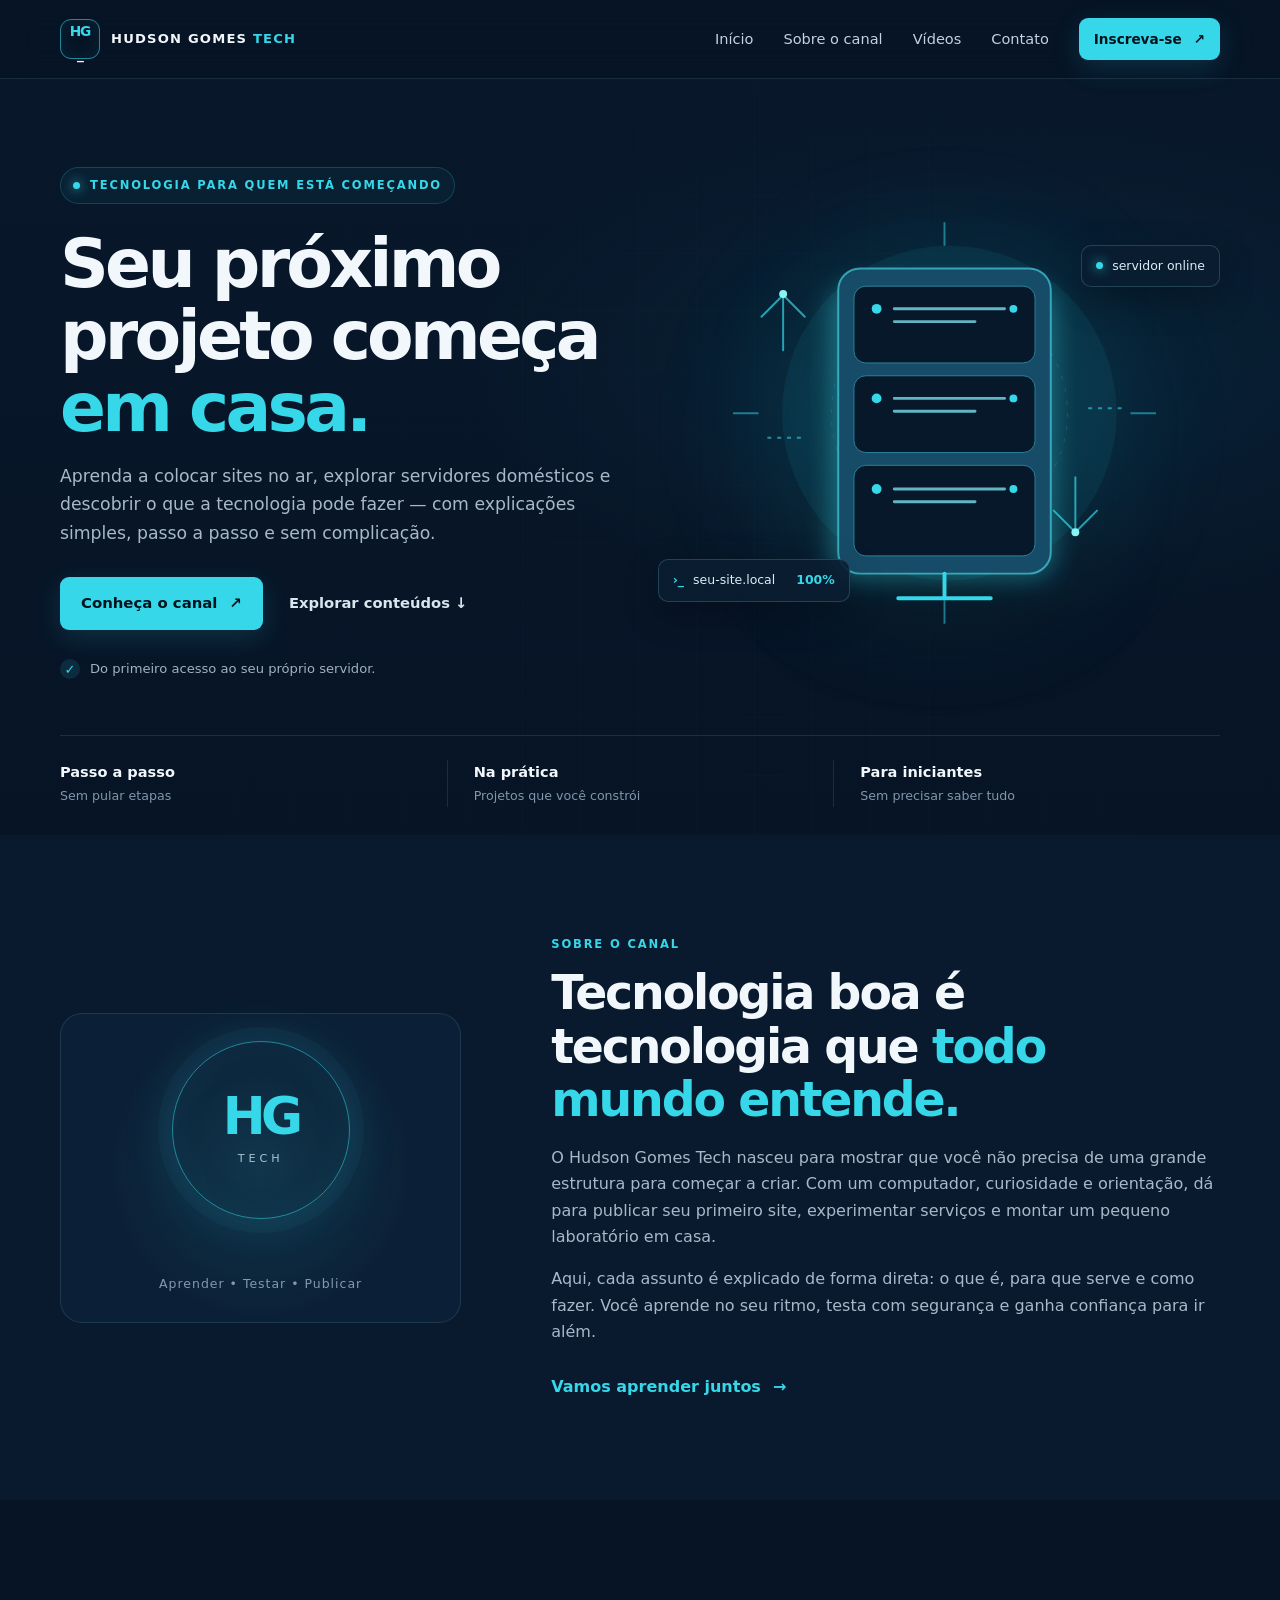
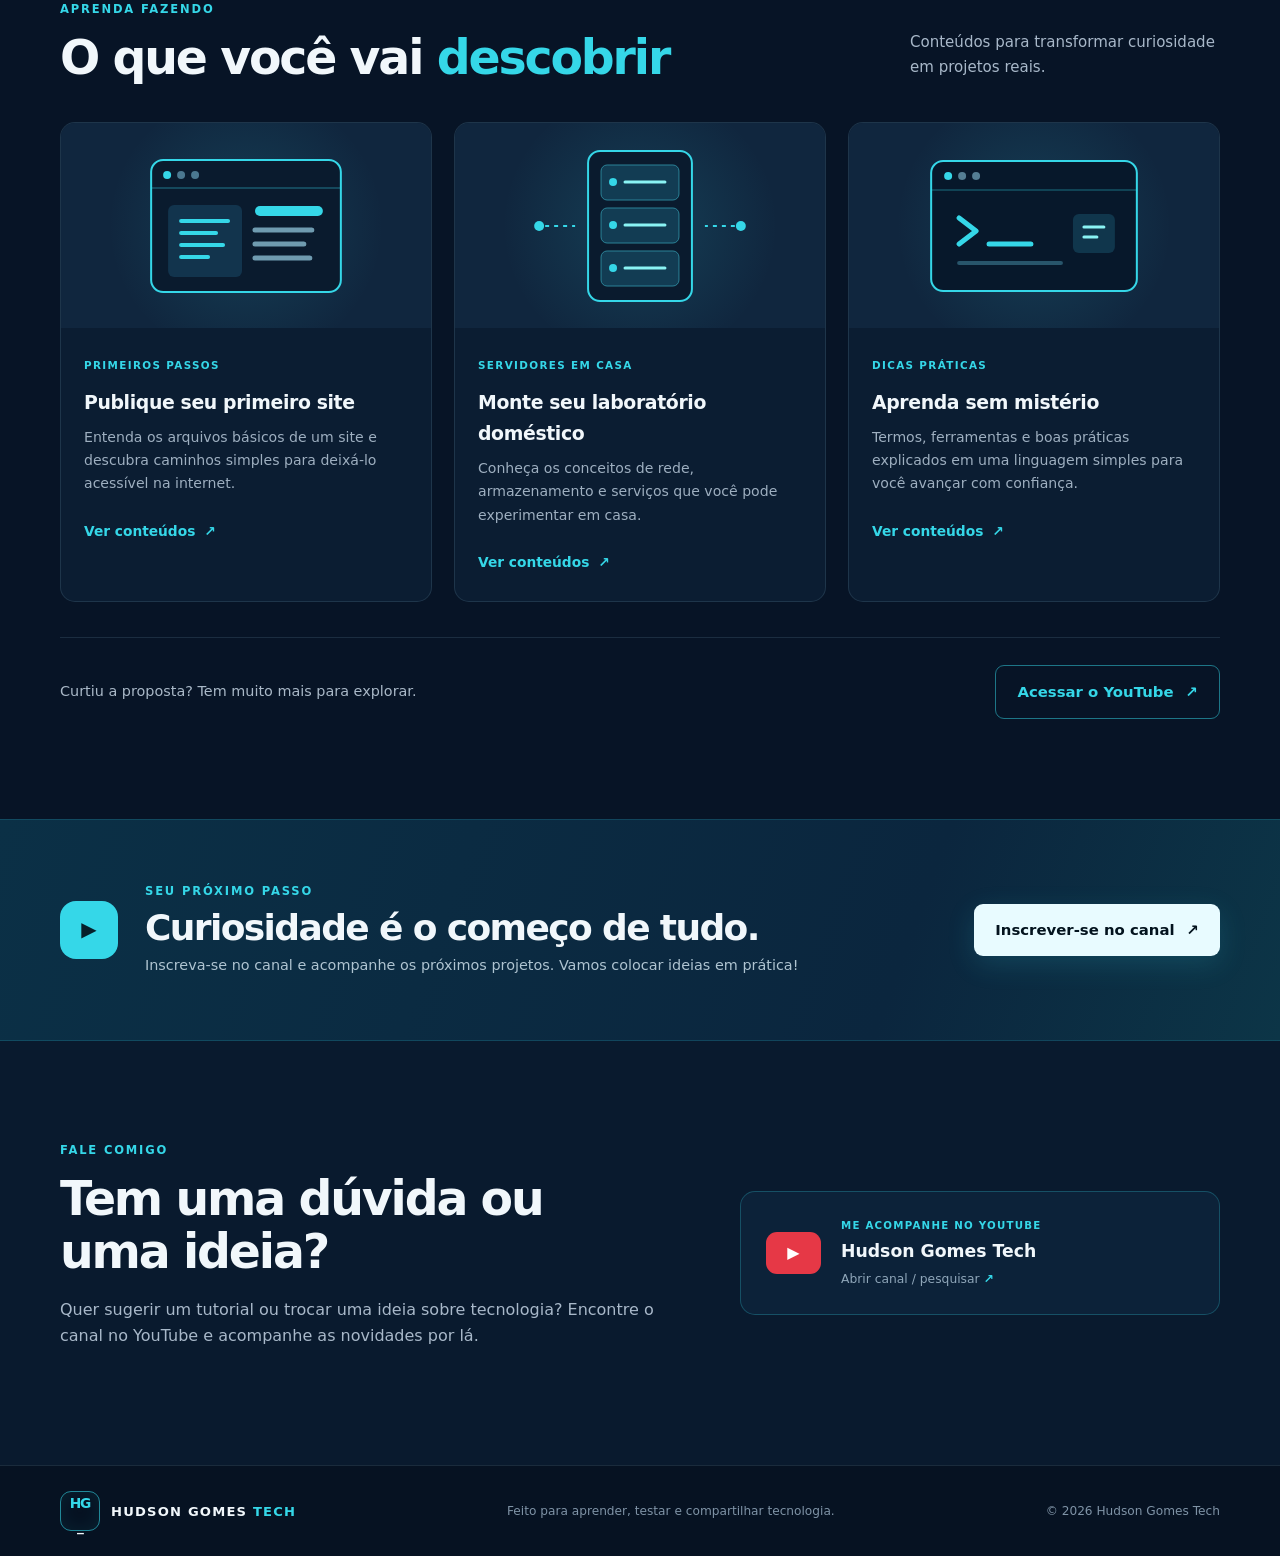
==== index.html @ b8b4fdf1 "Add files via upload" ====
<!DOCTYPE html>
<html lang="pt-BR">
<head>
  <meta charset="UTF-8">
  <meta name="viewport" content="width=device-width, initial-scale=1.0">
  <meta name="description" content="Aprenda a publicar sites e montar servidores em casa com tutoriais simples, diretos e feitos para iniciantes.">
  <meta name="theme-color" content="#071426">
  <title>Hudson Gomes Tech | Tecnologia sem complicação</title>
  <link rel="icon" type="image/svg+xml" href="img/favicon.svg">
  <link rel="stylesheet" href="css/estilo.css">
  <script src="js/script.js" defer></script>
</head>
<body>
  <a class="pular-conteudo" href="#conteudo">Pular para o conteúdo</a>
  <header class="cabecalho">
    <div class="container nav-wrap">
      <a class="marca" href="#inicio" aria-label="Hudson Gomes Tech - início">
        <span class="marca-icone" aria-hidden="true">HG<span>_</span></span>
        <span>HUDSON GOMES <b>TECH</b></span>
      </a>
      <button class="menu-toggle" aria-label="Abrir menu" aria-expanded="false" aria-controls="menu-principal">
        <span></span><span></span><span></span>
      </button>
      <nav id="menu-principal" class="menu" aria-label="Navegação principal">
        <a href="#inicio">Início</a>
        <a href="#sobre">Sobre o canal</a>
        <a href="#videos">Vídeos</a>
        <a href="#contato">Contato</a>
        <a class="botao botao-mini" href="https://www.youtube.com/results?search_query=Hudson+Gomes+Tech" target="_blank" rel="noopener noreferrer">Inscreva-se <span aria-hidden="true">↗</span></a>
      </nav>
    </div>
  </header>

  <main id="conteudo">
    <section class="hero secao" id="inicio">
      <div class="hero-grade" aria-hidden="true"></div>
      <div class="container hero-layout">
        <div class="hero-texto">
          <div class="etiqueta"><span class="ponto"></span> TECNOLOGIA PARA QUEM ESTÁ COMEÇANDO</div>
          <h1>Seu próximo projeto começa <span>em casa.</span></h1>
          <p class="hero-descricao">Aprenda a colocar sites no ar, explorar servidores domésticos e descobrir o que a tecnologia pode fazer — com explicações simples, passo a passo e sem complicação.</p>
          <div class="hero-acoes">
            <a class="botao" href="https://www.youtube.com/results?search_query=Hudson+Gomes+Tech" target="_blank" rel="noopener noreferrer">Conheça o canal <span aria-hidden="true">↗</span></a>
            <a class="link-secundario" href="#videos">Explorar conteúdos <span aria-hidden="true">↓</span></a>
          </div>
          <div class="hero-nota"><span class="check">✓</span> Do primeiro acesso ao seu próprio servidor.</div>
        </div>
        <div class="hero-arte">
          <div class="arte-brilho"></div>
          <img src="img/servidor.svg" alt="Ilustração de um computador servidor com indicadores de conexão" width="560" height="470">
          <div class="flutuante flutuante-topo"><span class="status"></span> servidor online</div>
          <div class="flutuante flutuante-base"><span class="terminal-icone">›_</span> <span>seu-site.local</span><b>100%</b></div>
        </div>
      </div>
      <div class="container faixa-destaques">
        <div><strong>Passo a passo</strong><span>Sem pular etapas</span></div>
        <div><strong>Na prática</strong><span>Projetos que você constrói</span></div>
        <div><strong>Para iniciantes</strong><span>Sem precisar saber tudo</span></div>
      </div>
    </section>

    <section class="secao sobre" id="sobre">
      <div class="container sobre-grid">
        <div class="sobre-selo">
          <div class="selo-circulo"><span>HG</span><small>TECH</small></div>
          <div class="selo-legenda">Aprender • Testar • Publicar</div>
        </div>
        <div class="sobre-conteudo">
          <div class="sobretitulo">SOBRE O CANAL</div>
          <h2>Tecnologia boa é tecnologia que <span>todo mundo entende.</span></h2>
          <p>O Hudson Gomes Tech nasceu para mostrar que você não precisa de uma grande estrutura para começar a criar. Com um computador, curiosidade e orientação, dá para publicar seu primeiro site, experimentar serviços e montar um pequeno laboratório em casa.</p>
          <p>Aqui, cada assunto é explicado de forma direta: o que é, para que serve e como fazer. Você aprende no seu ritmo, testa com segurança e ganha confiança para ir além.</p>
          <a class="link-seta" href="#contato">Vamos aprender juntos <span aria-hidden="true">→</span></a>
        </div>
      </div>
    </section>

    <section class="secao videos" id="videos">
      <div class="container">
        <div class="cabecalho-secao">
          <div><div class="sobretitulo">APRENDA FAZENDO</div><h2>O que você vai <span>descobrir</span></h2></div>
          <p>Conteúdos para transformar curiosidade em projetos reais.</p>
        </div>
        <div class="cards">
          <article class="card-video">
            <div class="card-ilustracao ilustra-site"><img src="img/site.svg" alt="" aria-hidden="true"></div>
            <div class="card-corpo"><span class="categoria">PRIMEIROS PASSOS</span><h3>Publique seu primeiro site</h3><p>Entenda os arquivos básicos de um site e descubra caminhos simples para deixá-lo acessível na internet.</p><a href="https://www.youtube.com/results?search_query=Hudson+Gomes+Tech+publicar+site" target="_blank" rel="noopener noreferrer">Ver conteúdos <span aria-hidden="true">↗</span></a></div>
          </article>
          <article class="card-video">
            <div class="card-ilustracao ilustra-servidor"><img src="img/servidor-card.svg" alt="" aria-hidden="true"></div>
            <div class="card-corpo"><span class="categoria">SERVIDORES EM CASA</span><h3>Monte seu laboratório doméstico</h3><p>Conheça os conceitos de rede, armazenamento e serviços que você pode experimentar em casa.</p><a href="https://www.youtube.com/results?search_query=Hudson+Gomes+Tech+servidor+caseiro" target="_blank" rel="noopener noreferrer">Ver conteúdos <span aria-hidden="true">↗</span></a></div>
          </article>
          <article class="card-video">
            <div class="card-ilustracao ilustra-terminal"><img src="img/terminal.svg" alt="" aria-hidden="true"></div>
            <div class="card-corpo"><span class="categoria">DICAS PRÁTICAS</span><h3>Aprenda sem mistério</h3><p>Termos, ferramentas e boas práticas explicados em uma linguagem simples para você avançar com confiança.</p><a href="https://www.youtube.com/results?search_query=Hudson+Gomes+Tech+tutoriais" target="_blank" rel="noopener noreferrer">Ver conteúdos <span aria-hidden="true">↗</span></a></div>
          </article>
        </div>
        <div class="videos-cta"><span>Curtiu a proposta? Tem muito mais para explorar.</span><a class="botao botao-contorno" href="https://www.youtube.com/results?search_query=Hudson+Gomes+Tech" target="_blank" rel="noopener noreferrer">Acessar o YouTube <span aria-hidden="true">↗</span></a></div>
      </div>
    </section>

    <section class="chamada secao">
      <div class="container chamada-inner">
        <div class="chamada-icone" aria-hidden="true">▶</div>
        <div><div class="sobretitulo">SEU PRÓXIMO PASSO</div><h2>Curiosidade é o começo de tudo.</h2><p>Inscreva-se no canal e acompanhe os próximos projetos. Vamos colocar ideias em prática!</p></div>
        <a class="botao botao-claro" href="https://www.youtube.com/results?search_query=Hudson+Gomes+Tech" target="_blank" rel="noopener noreferrer">Inscrever-se no canal <span aria-hidden="true">↗</span></a>
      </div>
    </section>

    <section class="secao contato" id="contato">
      <div class="container contato-grid">
        <div><div class="sobretitulo">FALE COMIGO</div><h2>Tem uma dúvida ou uma ideia?</h2><p>Quer sugerir um tutorial ou trocar uma ideia sobre tecnologia? Encontre o canal no YouTube e acompanhe as novidades por lá.</p></div>
        <a class="youtube-link" href="https://www.youtube.com/results?search_query=Hudson+Gomes+Tech" target="_blank" rel="noopener noreferrer">
          <span class="youtube-icone" aria-hidden="true">▶</span><span><small>ME ACOMPANHE NO YOUTUBE</small><strong>Hudson Gomes Tech</strong><em>Abrir canal / pesquisar <b>↗</b></em></span>
        </a>
      </div>
    </section>
  </main>

  <footer class="rodape">
    <div class="container rodape-inner">
      <a class="marca" href="#inicio"><span class="marca-icone">HG<span>_</span></span><span>HUDSON GOMES <b>TECH</b></span></a>
      <p>Feito para aprender, testar e compartilhar tecnologia.</p>
      <span class="copyright">© <span id="ano">2026</span> Hudson Gomes Tech</span>
    </div>
  </footer>
</body>
</html>
---- css/estilo.css ----
/* Hudson Gomes Tech — estilos principais */
:root {
  --fundo: #071426;
  --fundo-2: #0a1b31;
  --painel: #10243c;
  --ciano: #35d7e8;
  --ciano-claro: #8af3f4;
  --texto: #f1f7fb;
  --suave: #a8b8c9;
  --linha: rgba(151, 194, 219, .14);
  --largura: 1160px;
}
* { box-sizing: border-box; }
html { scroll-behavior: smooth; scroll-padding-top: 88px; }
body { margin: 0; background: var(--fundo); color: var(--texto); font-family: system-ui, -apple-system, BlinkMacSystemFont, "Segoe UI", sans-serif; line-height: 1.65; }
a { color: inherit; text-decoration: none; }
img { max-width: 100%; display: block; }
.container { width: min(var(--largura), calc(100% - 48px)); margin-inline: auto; }
.secao { padding: 100px 0; }
.pular-conteudo { position: absolute; left: -9999px; top: 8px; z-index: 99; background: var(--ciano); color: #04111e; padding: 10px 16px; border-radius: 8px; }
.pular-conteudo:focus { left: 12px; }
.cabecalho { position: sticky; top: 0; z-index: 20; background: rgba(7,20,38,.9); backdrop-filter: blur(16px); border-bottom: 1px solid var(--linha); }
.nav-wrap { min-height: 78px; display: flex; align-items: center; justify-content: space-between; gap: 30px; }
.marca { display: inline-flex; align-items: center; gap: 11px; font-size: .82rem; font-weight: 800; letter-spacing: .09em; white-space: nowrap; }
.marca b { color: var(--ciano); }
.marca-icone { display: grid; place-items: center; width: 40px; height: 40px; border: 1px solid rgba(53,215,232,.6); border-radius: 11px; color: var(--ciano); font-size: .86rem; letter-spacing: -.08em; box-shadow: inset 0 0 18px rgba(53,215,232,.08); }
.marca-icone span { color: var(--texto); }
.menu { display: flex; align-items: center; gap: 30px; color: #c4d1df; font-size: .91rem; }
.menu a:not(.botao):hover, .link-secundario:hover, .link-seta:hover { color: var(--ciano); }
.botao { display: inline-flex; align-items: center; justify-content: center; gap: 12px; padding: 14px 21px; border-radius: 9px; color: #03131e; background: var(--ciano); font-weight: 800; font-size: .93rem; transition: transform .2s, background .2s; box-shadow: 0 8px 28px rgba(53,215,232,.15); }
.botao:hover { transform: translateY(-2px); background: var(--ciano-claro); }
.botao-mini { padding: 10px 15px; font-size: .85rem; }
.menu-toggle { display: none; border: 0; background: transparent; padding: 8px; }
.menu-toggle span { display: block; width: 24px; height: 2px; margin: 5px; background: var(--texto); }
.hero { position: relative; overflow: hidden; padding: 88px 0 28px; background: radial-gradient(ellipse at 78% 38%, rgba(12,100,131,.18), transparent 38%), linear-gradient(180deg,#08172a 0%,#071426 100%); }
.hero-grade { position: absolute; inset: 0; opacity: .18; pointer-events: none; background-image: linear-gradient(rgba(77,156,183,.12) 1px, transparent 1px), linear-gradient(90deg,rgba(77,156,183,.12) 1px, transparent 1px); background-size: 58px 58px; mask-image: linear-gradient(90deg, transparent, black 60%, transparent); }
.hero-layout { position: relative; display: grid; grid-template-columns: 1.02fr .98fr; align-items: center; gap: 35px; min-height: 480px; }
.etiqueta, .sobretitulo { color: var(--ciano); font-size: .72rem; font-weight: 850; letter-spacing: .16em; }
.etiqueta { display: inline-flex; align-items: center; gap: 10px; padding: 8px 12px; border: 1px solid rgba(53,215,232,.2); border-radius: 30px; background: rgba(53,215,232,.05); }
.ponto, .status { width: 7px; height: 7px; border-radius: 50%; background: var(--ciano); box-shadow: 0 0 12px var(--ciano); }
h1, h2, h3, p { margin-top: 0; }
h1 { max-width: 650px; margin: 24px 0 18px; font-size: clamp(2.8rem, 5.3vw, 4.7rem); line-height: 1.06; letter-spacing: -.055em; }
h1 span, h2 span { color: var(--ciano); }
.hero-descricao { max-width: 590px; color: var(--suave); font-size: 1.08rem; }
.hero-acoes { display: flex; align-items: center; flex-wrap: wrap; gap: 26px; margin-top: 30px; }
.link-secundario { color: #d9e6ef; font-weight: 700; font-size: .92rem; }
.hero-nota { display: flex; align-items: center; gap: 10px; margin-top: 28px; color: #9fb1c2; font-size: .82rem; }
.check { display: grid; place-items: center; width: 20px; height: 20px; border-radius: 50%; color: var(--ciano); background: rgba(53,215,232,.12); font-weight: 900; }
.hero-arte { position: relative; min-width: 0; }
.hero-arte img { position: relative; z-index: 1; width: 100%; filter: drop-shadow(0 28px 45px rgba(0,0,0,.25)); }
.arte-brilho { position: absolute; width: 65%; aspect-ratio: 1; left: 17%; top: 13%; border-radius: 50%; background: rgba(30,198,218,.13); filter: blur(55px); }
.flutuante { position: absolute; z-index: 2; display: flex; align-items: center; gap: 9px; padding: 10px 14px; border: 1px solid rgba(137,220,236,.2); border-radius: 10px; background: rgba(10,29,49,.9); box-shadow: 0 12px 35px rgba(0,0,0,.25); color: #d9edf5; font-size: .78rem; }
.flutuante-topo { top: 12%; right: 0; }
.flutuante-base { bottom: 12%; left: -2%; }
.terminal-icone { color: var(--ciano); font-weight: 900; }
.flutuante-base b { color: var(--ciano); margin-left: 12px; }
.faixa-destaques { position: relative; display: grid; grid-template-columns: repeat(3,1fr); margin-top: 56px; border-top: 1px solid var(--linha); padding-top: 24px; }
.faixa-destaques div { display: flex; flex-direction: column; gap: 2px; padding-left: 26px; border-left: 1px solid var(--linha); }
.faixa-destaques div:first-child { border: 0; padding-left: 0; }
.faixa-destaques strong { font-size: .91rem; }
.faixa-destaques span { color: #8196aa; font-size: .79rem; }
.sobre { background: #091a2e; }
.sobre-grid { display: grid; grid-template-columns: .75fr 1.25fr; align-items: center; gap: 90px; }
.sobre-selo { display: grid; place-items: center; min-height: 310px; border: 1px solid var(--linha); border-radius: 22px; background: radial-gradient(circle at center,rgba(53,215,232,.12),transparent 60%), #0b2036; }
.selo-circulo { display: grid; place-content: center; text-align: center; width: 178px; height: 178px; border: 1px solid rgba(53,215,232,.55); border-radius: 50%; box-shadow: 0 0 0 14px rgba(53,215,232,.035), 0 0 55px rgba(53,215,232,.12), inset 0 0 35px rgba(53,215,232,.08); }
.selo-circulo span { color: var(--ciano); font-size: 3.2rem; line-height: 1; font-weight: 850; letter-spacing: -.09em; }
.selo-circulo small { margin-top: 8px; color: #a9c3d3; font-size: .7rem; letter-spacing: .35em; }
.selo-legenda { color: #8399ad; font-size: .78rem; letter-spacing: .08em; }
h2 { margin: 12px 0 18px; font-size: clamp(2rem, 3.7vw, 3rem); line-height: 1.13; letter-spacing: -.045em; }
.sobre-conteudo p, .contato p { color: var(--suave); }
.link-seta { display: inline-flex; gap: 12px; margin-top: 12px; color: var(--ciano); font-weight: 750; }
.videos { background: var(--fundo); }
.cabecalho-secao { display: flex; justify-content: space-between; align-items: end; gap: 35px; margin-bottom: 38px; }
.cabecalho-secao h2 { margin-bottom: 0; }
.cabecalho-secao > p { max-width: 310px; margin-bottom: 5px; color: var(--suave); font-size: .94rem; }
.cards { display: grid; grid-template-columns: repeat(3,1fr); gap: 22px; }
.card-video { overflow: hidden; border: 1px solid var(--linha); border-radius: 15px; background: #0b1d32; transition: transform .25s, border-color .25s; }
.card-video:hover { transform: translateY(-5px); border-color: rgba(53,215,232,.45); }
.card-ilustracao { display: grid; place-items: center; min-height: 205px; overflow: hidden; background: radial-gradient(circle at 50% 50%,rgba(53,215,232,.14),transparent 65%), #10263e; }
.card-ilustracao img { width: 75%; height: 180px; object-fit: contain; }
.card-corpo { padding: 23px 23px 25px; }
.categoria { color: var(--ciano); font-size: .65rem; font-weight: 850; letter-spacing: .13em; }
.card-corpo h3 { margin: 9px 0 8px; font-size: 1.18rem; letter-spacing: -.02em; }
.card-corpo p { min-height: 78px; color: #9eafc0; font-size: .88rem; }
.card-corpo a { display: inline-flex; gap: 9px; color: var(--ciano); font-size: .86rem; font-weight: 750; }
.videos-cta { display: flex; align-items: center; justify-content: space-between; gap: 20px; margin-top: 35px; padding-top: 27px; border-top: 1px solid var(--linha); color: #a9b8c7; font-size: .9rem; }
.botao-contorno { border: 1px solid rgba(53,215,232,.5); background: transparent; color: var(--ciano); box-shadow: none; }
.botao-contorno:hover { background: rgba(53,215,232,.1); color: var(--ciano-claro); }
.chamada { padding: 62px 0; background: linear-gradient(110deg,#0b3046,#0b263e 70%,#0c3547); border-block: 1px solid rgba(53,215,232,.16); }
.chamada-inner { display: grid; grid-template-columns: auto 1fr auto; align-items: center; gap: 27px; }
.chamada-icone { display: grid; place-items: center; width: 58px; height: 58px; border-radius: 16px; color: #06202b; background: var(--ciano); font-size: 1.25rem; }
.chamada h2 { margin: 7px 0 5px; font-size: clamp(1.6rem,3vw,2.25rem); }
.chamada p { margin: 0; color: #afc4d1; font-size: .9rem; }
.botao-claro { white-space: nowrap; background: #e8fbff; }
.contato { background: #091a2e; }
.contato-grid { display: grid; grid-template-columns: 1fr .8fr; align-items: center; gap: 80px; }
.contato h2 { max-width: 490px; }
.youtube-link { display: flex; align-items: center; gap: 20px; padding: 25px; border: 1px solid rgba(53,215,232,.25); border-radius: 15px; background: #0c2239; transition: border-color .2s, transform .2s; }
.youtube-link:hover { border-color: var(--ciano); transform: translateY(-3px); }
.youtube-icone { display: grid; place-items: center; width: 55px; height: 42px; border-radius: 11px; color: white; background: #e63846; }
.youtube-link span:last-child { display: flex; flex-direction: column; }
.youtube-link small { color: var(--ciano); font-size: .64rem; font-weight: 850; letter-spacing: .12em; }
.youtube-link strong { margin: 3px 0; font-size: 1.08rem; }
.youtube-link em { color: #8fa6b9; font-size: .77rem; font-style: normal; }
.youtube-link em b { color: var(--ciano); }
.rodape { padding: 25px 0; border-top: 1px solid var(--linha); background: #061222; }
.rodape-inner { display: flex; align-items: center; justify-content: space-between; gap: 20px; }
.rodape p, .copyright { margin: 0; color: #7f93a6; font-size: .76rem; }
.pagina-erro { min-height: 100vh; display: grid; place-items: center; padding: 24px; background: radial-gradient(circle at 50% 35%,#102e48, var(--fundo) 60%); }
.erro-conteudo { max-width: 560px; text-align: center; }
.erro-logo { margin: 0 auto 28px; width: 64px; height: 64px; font-size: 1.1rem; }
.erro-conteudo h1 { font-size: clamp(2.5rem,7vw,4rem); }
.erro-conteudo p { margin-bottom: 28px; color: var(--suave); }

@media (max-width: 900px) {
  .menu { gap: 17px; }
  .hero-layout { grid-template-columns: 1fr  .85fr; }
  .sobre-grid { gap: 45px; }
  .contato-grid { gap: 35px; }
}
@media (max-width: 720px) {
  .container { width: min(100% - 36px, var(--largura)); }
  .secao { padding: 76px 0; }
  .nav-wrap { min-height: 70px; }
  .menu-toggle { display: block; cursor: pointer; }
  .menu { display: none; position: absolute; top: 70px; left: 0; right: 0; flex-direction: column; align-items: stretch; gap: 0; padding: 12px 22px 22px; border-bottom: 1px solid var(--linha); background: #08182b; }
  .menu.aberto { display: flex; }
  .menu a:not(.botao) { padding: 12px 4px; }
  .menu .botao { margin-top: 10px; }
  .hero { padding-top: 62px; }
  .hero-layout { grid-template-columns: 1fr; gap: 18px; }
  h1 { font-size: clamp(2.75rem,12vw,4rem); }
  .hero-arte { max-width: 520px; margin: 0 auto; }
  .flutuante-topo { right: 1%; }
  .faixa-destaques { margin-top: 30px; gap: 12px; }
  .faixa-destaques div { padding-left: 12px; }
  .faixa-destaques strong { font-size: .78rem; }
  .faixa-destaques span { font-size: .68rem; }
  .sobre-grid, .contato-grid { grid-template-columns: 1fr; gap: 35px; }
  .sobre-selo { min-height: 260px; }
  .cabecalho-secao { align-items: start; flex-direction: column; gap: 12px; }
  .cards { grid-template-columns: 1fr; }
  .card-ilustracao { min-height: 190px; }
  .card-corpo p { min-height: auto; }
  .videos-cta { align-items: start; flex-direction: column; }
  .chamada-inner { grid-template-columns: auto 1fr; }
  .chamada-inner .botao { grid-column: 1 / -1; justify-self: start; }
  .rodape-inner { flex-direction: column; align-items: flex-start; }
}
@media (max-width: 390px) {
  .marca { font-size: .7rem; }
  .hero-acoes { align-items: flex-start; flex-direction: column; gap: 17px; }
  .faixa-destaques { grid-template-columns: 1fr; }
  .faixa-destaques div { border: 0; padding-left: 0; }
  .chamada-inner { grid-template-columns: 1fr; }
}
@media (prefers-reduced-motion: reduce) {
  html { scroll-behavior: auto; }
  *, *::before, *::after { transition-duration: .01ms !important; animation-duration: .01ms !important; }
}
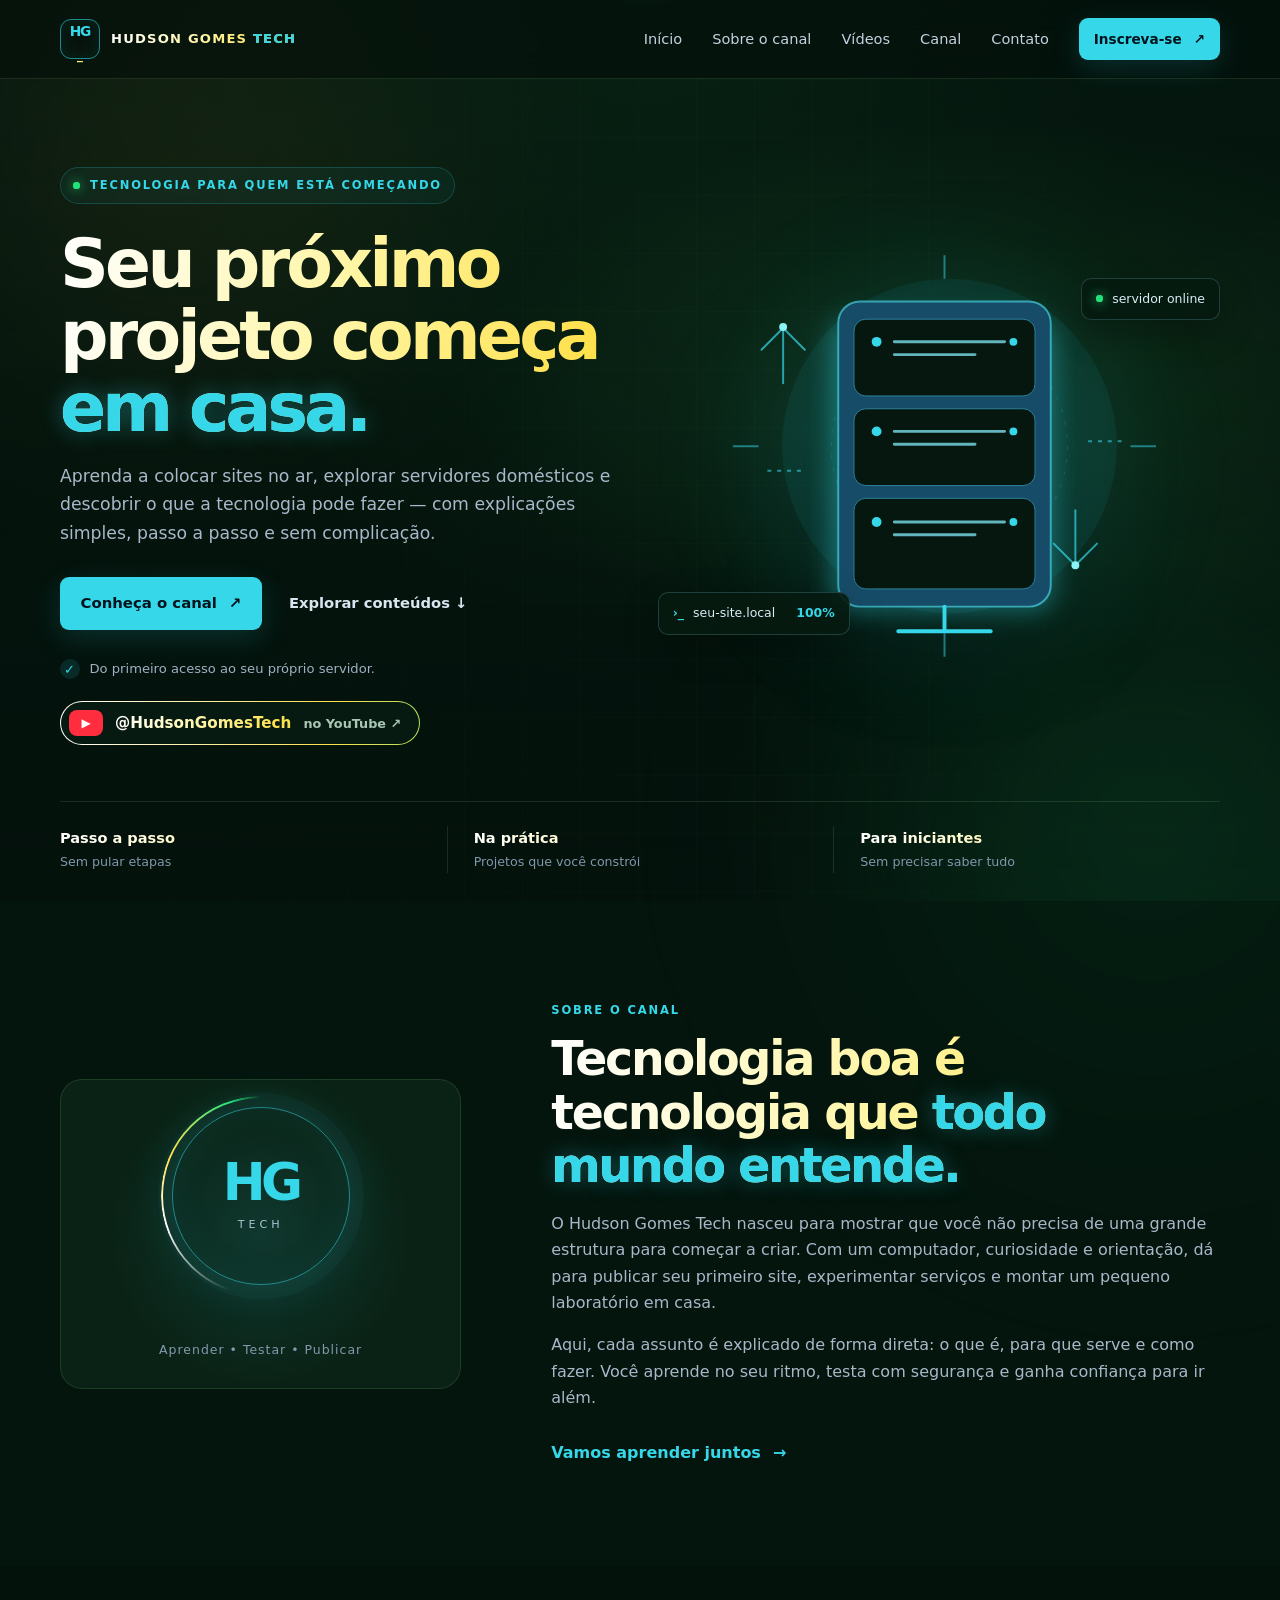
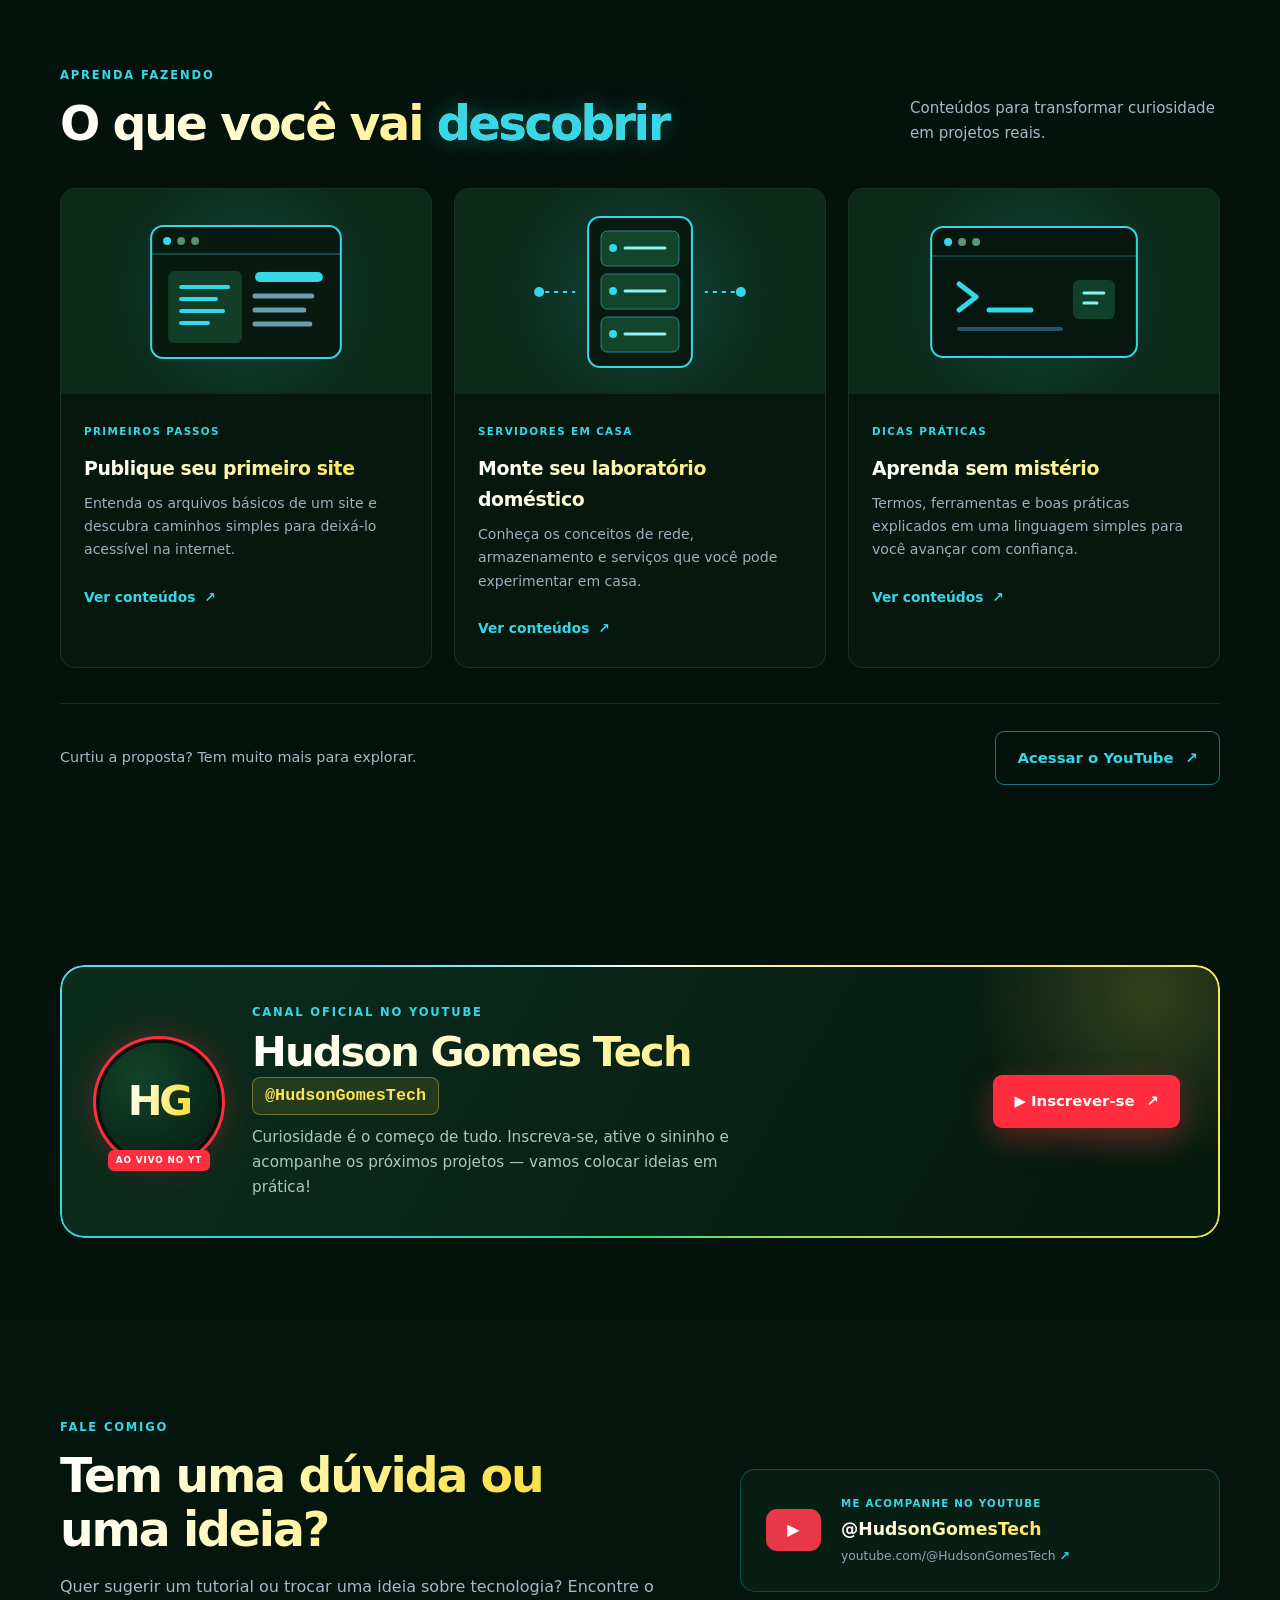
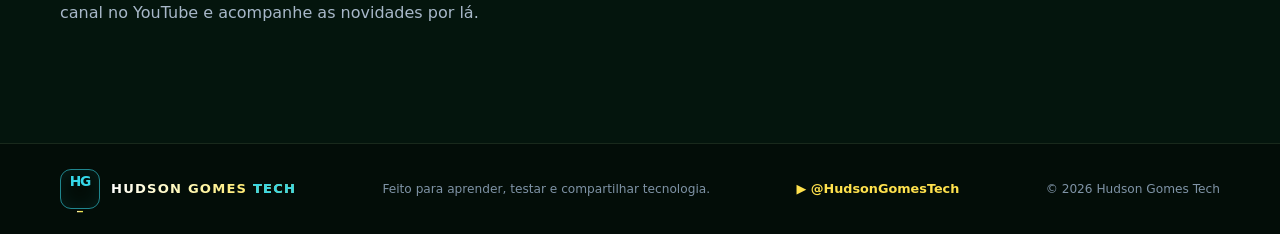
==== commit 48f3587e: "Fundo verde-noite com aurora animada e destaque do canal @HudsonGomesTech - Troca o fundo azul-marin" ====
--- a/index.html
+++ b/index.html
@@ -4,7 +4,7 @@
   <meta charset="UTF-8">
   <meta name="viewport" content="width=device-width, initial-scale=1.0">
   <meta name="description" content="Aprenda a publicar sites e montar servidores em casa com tutoriais simples, diretos e feitos para iniciantes.">
-  <meta name="theme-color" content="#071426">
+  <meta name="theme-color" content="#04120c">
   <title>Hudson Gomes Tech | Tecnologia sem complicação</title>
   <link rel="icon" type="image/svg+xml" href="img/favicon.svg">
   <link rel="stylesheet" href="css/estilo.css">
@@ -25,8 +25,9 @@
         <a href="#inicio">Início</a>
         <a href="#sobre">Sobre o canal</a>
         <a href="#videos">Vídeos</a>
+        <a href="#canal">Canal</a>
         <a href="#contato">Contato</a>
-        <a class="botao botao-mini" href="https://www.youtube.com/results?search_query=Hudson+Gomes+Tech" target="_blank" rel="noopener noreferrer">Inscreva-se <span aria-hidden="true">↗</span></a>
+        <a class="botao botao-mini" href="https://www.youtube.com/@HudsonGomesTech?sub_confirmation=1" target="_blank" rel="noopener noreferrer">Inscreva-se <span aria-hidden="true">↗</span></a>
       </nav>
     </div>
   </header>
@@ -40,10 +41,11 @@
           <h1>Seu próximo projeto começa <span>em casa.</span></h1>
           <p class="hero-descricao">Aprenda a colocar sites no ar, explorar servidores domésticos e descobrir o que a tecnologia pode fazer — com explicações simples, passo a passo e sem complicação.</p>
           <div class="hero-acoes">
-            <a class="botao" href="https://www.youtube.com/results?search_query=Hudson+Gomes+Tech" target="_blank" rel="noopener noreferrer">Conheça o canal <span aria-hidden="true">↗</span></a>
+            <a class="botao" href="https://www.youtube.com/@HudsonGomesTech" target="_blank" rel="noopener noreferrer">Conheça o canal <span aria-hidden="true">↗</span></a>
             <a class="link-secundario" href="#videos">Explorar conteúdos <span aria-hidden="true">↓</span></a>
           </div>
           <div class="hero-nota"><span class="check">✓</span> Do primeiro acesso ao seu próprio servidor.</div>
+          <a class="canal-pill" href="https://www.youtube.com/@HudsonGomesTech" target="_blank" rel="noopener noreferrer" aria-label="Canal no YouTube @HudsonGomesTech"><span class="yt-play" aria-hidden="true">▶</span><strong>@HudsonGomesTech</strong><em>no YouTube ↗</em></a>
         </div>
         <div class="hero-arte">
           <div class="arte-brilho"></div>
@@ -84,34 +86,41 @@
         <div class="cards">
           <article class="card-video">
             <div class="card-ilustracao ilustra-site"><img src="img/site.svg" alt="" aria-hidden="true"></div>
-            <div class="card-corpo"><span class="categoria">PRIMEIROS PASSOS</span><h3>Publique seu primeiro site</h3><p>Entenda os arquivos básicos de um site e descubra caminhos simples para deixá-lo acessível na internet.</p><a href="https://www.youtube.com/results?search_query=Hudson+Gomes+Tech+publicar+site" target="_blank" rel="noopener noreferrer">Ver conteúdos <span aria-hidden="true">↗</span></a></div>
+            <div class="card-corpo"><span class="categoria">PRIMEIROS PASSOS</span><h3>Publique seu primeiro site</h3><p>Entenda os arquivos básicos de um site e descubra caminhos simples para deixá-lo acessível na internet.</p><a href="https://www.youtube.com/@HudsonGomesTech/search?query=publicar+site" target="_blank" rel="noopener noreferrer">Ver conteúdos <span aria-hidden="true">↗</span></a></div>
           </article>
           <article class="card-video">
             <div class="card-ilustracao ilustra-servidor"><img src="img/servidor-card.svg" alt="" aria-hidden="true"></div>
-            <div class="card-corpo"><span class="categoria">SERVIDORES EM CASA</span><h3>Monte seu laboratório doméstico</h3><p>Conheça os conceitos de rede, armazenamento e serviços que você pode experimentar em casa.</p><a href="https://www.youtube.com/results?search_query=Hudson+Gomes+Tech+servidor+caseiro" target="_blank" rel="noopener noreferrer">Ver conteúdos <span aria-hidden="true">↗</span></a></div>
+            <div class="card-corpo"><span class="categoria">SERVIDORES EM CASA</span><h3>Monte seu laboratório doméstico</h3><p>Conheça os conceitos de rede, armazenamento e serviços que você pode experimentar em casa.</p><a href="https://www.youtube.com/@HudsonGomesTech/search?query=servidor" target="_blank" rel="noopener noreferrer">Ver conteúdos <span aria-hidden="true">↗</span></a></div>
           </article>
           <article class="card-video">
             <div class="card-ilustracao ilustra-terminal"><img src="img/terminal.svg" alt="" aria-hidden="true"></div>
-            <div class="card-corpo"><span class="categoria">DICAS PRÁTICAS</span><h3>Aprenda sem mistério</h3><p>Termos, ferramentas e boas práticas explicados em uma linguagem simples para você avançar com confiança.</p><a href="https://www.youtube.com/results?search_query=Hudson+Gomes+Tech+tutoriais" target="_blank" rel="noopener noreferrer">Ver conteúdos <span aria-hidden="true">↗</span></a></div>
+            <div class="card-corpo"><span class="categoria">DICAS PRÁTICAS</span><h3>Aprenda sem mistério</h3><p>Termos, ferramentas e boas práticas explicados em uma linguagem simples para você avançar com confiança.</p><a href="https://www.youtube.com/@HudsonGomesTech/videos" target="_blank" rel="noopener noreferrer">Ver conteúdos <span aria-hidden="true">↗</span></a></div>
           </article>
         </div>
-        <div class="videos-cta"><span>Curtiu a proposta? Tem muito mais para explorar.</span><a class="botao botao-contorno" href="https://www.youtube.com/results?search_query=Hudson+Gomes+Tech" target="_blank" rel="noopener noreferrer">Acessar o YouTube <span aria-hidden="true">↗</span></a></div>
+        <div class="videos-cta"><span>Curtiu a proposta? Tem muito mais para explorar.</span><a class="botao botao-contorno" href="https://www.youtube.com/@HudsonGomesTech" target="_blank" rel="noopener noreferrer">Acessar o YouTube <span aria-hidden="true">↗</span></a></div>
       </div>
     </section>
 
-    <section class="chamada secao">
-      <div class="container chamada-inner">
-        <div class="chamada-icone" aria-hidden="true">▶</div>
-        <div><div class="sobretitulo">SEU PRÓXIMO PASSO</div><h2>Curiosidade é o começo de tudo.</h2><p>Inscreva-se no canal e acompanhe os próximos projetos. Vamos colocar ideias em prática!</p></div>
-        <a class="botao botao-claro" href="https://www.youtube.com/results?search_query=Hudson+Gomes+Tech" target="_blank" rel="noopener noreferrer">Inscrever-se no canal <span aria-hidden="true">↗</span></a>
+    <section class="canal-destaque" id="canal">
+      <div class="container">
+        <a class="canal-card" href="https://www.youtube.com/@HudsonGomesTech?sub_confirmation=1" target="_blank" rel="noopener noreferrer">
+          <div class="canal-avatar" aria-hidden="true"><span>HG</span></div>
+          <div class="canal-info">
+            <div class="sobretitulo">CANAL OFICIAL NO YOUTUBE</div>
+            <h2>Hudson Gomes Tech</h2>
+            <p class="canal-handle">@HudsonGomesTech</p>
+            <p>Curiosidade é o começo de tudo. Inscreva-se, ative o sininho e acompanhe os próximos projetos — vamos colocar ideias em prática!</p>
+          </div>
+          <span class="botao botao-youtube">▶ Inscrever-se <span aria-hidden="true">↗</span></span>
+        </a>
       </div>
     </section>
 
     <section class="secao contato" id="contato">
       <div class="container contato-grid">
         <div><div class="sobretitulo">FALE COMIGO</div><h2>Tem uma dúvida ou uma ideia?</h2><p>Quer sugerir um tutorial ou trocar uma ideia sobre tecnologia? Encontre o canal no YouTube e acompanhe as novidades por lá.</p></div>
-        <a class="youtube-link" href="https://www.youtube.com/results?search_query=Hudson+Gomes+Tech" target="_blank" rel="noopener noreferrer">
-          <span class="youtube-icone" aria-hidden="true">▶</span><span><small>ME ACOMPANHE NO YOUTUBE</small><strong>Hudson Gomes Tech</strong><em>Abrir canal / pesquisar <b>↗</b></em></span>
+        <a class="youtube-link" href="https://www.youtube.com/@HudsonGomesTech" target="_blank" rel="noopener noreferrer">
+          <span class="youtube-icone" aria-hidden="true">▶</span><span><small>ME ACOMPANHE NO YOUTUBE</small><strong>@HudsonGomesTech</strong><em>youtube.com/@HudsonGomesTech <b>↗</b></em></span>
         </a>
       </div>
     </section>
@@ -121,6 +130,7 @@
     <div class="container rodape-inner">
       <a class="marca" href="#inicio"><span class="marca-icone">HG<span>_</span></span><span>HUDSON GOMES <b>TECH</b></span></a>
       <p>Feito para aprender, testar e compartilhar tecnologia.</p>
+      <a class="rodape-canal" href="https://www.youtube.com/@HudsonGomesTech" target="_blank" rel="noopener noreferrer">▶ @HudsonGomesTech</a>
       <span class="copyright">© <span id="ano">2026</span> Hudson Gomes Tech</span>
     </div>
   </footer>
--- a/css/estilo.css
+++ b/css/estilo.css
@@ -1,13 +1,14 @@
 /* Hudson Gomes Tech — estilos principais */
 :root {
-  --fundo: #071426;
-  --fundo-2: #0a1b31;
-  --painel: #10243c;
+  --fundo: #04120c;
+  --fundo-2: #061a11;
+  --painel: #0b2518;
   --ciano: #35d7e8;
   --ciano-claro: #8af3f4;
-  --texto: #f1f7fb;
+  --texto: #f4fbe8; /* cor de apoio (fallback) */
+  --degrade-texto: linear-gradient(100deg, #ffffff 0%, #fff6a8 22%, #ffe14d 42%, #9ff25a 66%, #22e07a 85%, #ffffff 100%);
   --suave: #a8b8c9;
-  --linha: rgba(151, 194, 219, .14);
+  --linha: rgba(170, 230, 160, .13);
   --largura: 1160px;
 }
 * { box-sizing: border-box; }
@@ -19,7 +20,7 @@
 .secao { padding: 100px 0; }
 .pular-conteudo { position: absolute; left: -9999px; top: 8px; z-index: 99; background: var(--ciano); color: #04111e; padding: 10px 16px; border-radius: 8px; }
 .pular-conteudo:focus { left: 12px; }
-.cabecalho { position: sticky; top: 0; z-index: 20; background: rgba(7,20,38,.9); backdrop-filter: blur(16px); border-bottom: 1px solid var(--linha); }
+.cabecalho { position: sticky; top: 0; z-index: 20; background: rgba(4,18,12,.82); backdrop-filter: blur(16px); border-bottom: 1px solid var(--linha); }
 .nav-wrap { min-height: 78px; display: flex; align-items: center; justify-content: space-between; gap: 30px; }
 .marca { display: inline-flex; align-items: center; gap: 11px; font-size: .82rem; font-weight: 800; letter-spacing: .09em; white-space: nowrap; }
 .marca b { color: var(--ciano); }
@@ -32,8 +33,8 @@
 .botao-mini { padding: 10px 15px; font-size: .85rem; }
 .menu-toggle { display: none; border: 0; background: transparent; padding: 8px; }
 .menu-toggle span { display: block; width: 24px; height: 2px; margin: 5px; background: var(--texto); }
-.hero { position: relative; overflow: hidden; padding: 88px 0 28px; background: radial-gradient(ellipse at 78% 38%, rgba(12,100,131,.18), transparent 38%), linear-gradient(180deg,#08172a 0%,#071426 100%); }
-.hero-grade { position: absolute; inset: 0; opacity: .18; pointer-events: none; background-image: linear-gradient(rgba(77,156,183,.12) 1px, transparent 1px), linear-gradient(90deg,rgba(77,156,183,.12) 1px, transparent 1px); background-size: 58px 58px; mask-image: linear-gradient(90deg, transparent, black 60%, transparent); }
+.hero { position: relative; overflow: hidden; padding: 88px 0 28px; background: radial-gradient(ellipse at 78% 38%, rgba(60,170,80,.16), transparent 38%), linear-gradient(180deg,rgba(6,26,16,.55) 0%,rgba(4,18,12,.2) 100%); }
+.hero-grade { position: absolute; inset: 0; opacity: .18; pointer-events: none; background-image: linear-gradient(rgba(120,200,110,.14) 1px, transparent 1px), linear-gradient(90deg,rgba(120,200,110,.14) 1px, transparent 1px); background-size: 58px 58px; mask-image: linear-gradient(90deg, transparent, black 60%, transparent); }
 .hero-layout { position: relative; display: grid; grid-template-columns: 1.02fr .98fr; align-items: center; gap: 35px; min-height: 480px; }
 .etiqueta, .sobretitulo { color: var(--ciano); font-size: .72rem; font-weight: 850; letter-spacing: .16em; }
 .etiqueta { display: inline-flex; align-items: center; gap: 10px; padding: 8px 12px; border: 1px solid rgba(53,215,232,.2); border-radius: 30px; background: rgba(53,215,232,.05); }
@@ -49,7 +50,7 @@
 .hero-arte { position: relative; min-width: 0; }
 .hero-arte img { position: relative; z-index: 1; width: 100%; filter: drop-shadow(0 28px 45px rgba(0,0,0,.25)); }
 .arte-brilho { position: absolute; width: 65%; aspect-ratio: 1; left: 17%; top: 13%; border-radius: 50%; background: rgba(30,198,218,.13); filter: blur(55px); }
-.flutuante { position: absolute; z-index: 2; display: flex; align-items: center; gap: 9px; padding: 10px 14px; border: 1px solid rgba(137,220,236,.2); border-radius: 10px; background: rgba(10,29,49,.9); box-shadow: 0 12px 35px rgba(0,0,0,.25); color: #d9edf5; font-size: .78rem; }
+.flutuante { position: absolute; z-index: 2; display: flex; align-items: center; gap: 9px; padding: 10px 14px; border: 1px solid rgba(137,220,236,.2); border-radius: 10px; background: rgba(6,26,16,.9); box-shadow: 0 12px 35px rgba(0,0,0,.25); color: #d9edf5; font-size: .78rem; }
 .flutuante-topo { top: 12%; right: 0; }
 .flutuante-base { bottom: 12%; left: -2%; }
 .terminal-icone { color: var(--ciano); font-weight: 900; }
@@ -59,9 +60,9 @@
 .faixa-destaques div:first-child { border: 0; padding-left: 0; }
 .faixa-destaques strong { font-size: .91rem; }
 .faixa-destaques span { color: #8196aa; font-size: .79rem; }
-.sobre { background: #091a2e; }
+.sobre { background: rgba(5,23,14,.72); }
 .sobre-grid { display: grid; grid-template-columns: .75fr 1.25fr; align-items: center; gap: 90px; }
-.sobre-selo { display: grid; place-items: center; min-height: 310px; border: 1px solid var(--linha); border-radius: 22px; background: radial-gradient(circle at center,rgba(53,215,232,.12),transparent 60%), #0b2036; }
+.sobre-selo { display: grid; place-items: center; min-height: 310px; border: 1px solid var(--linha); border-radius: 22px; background: radial-gradient(circle at center,rgba(53,215,232,.12),transparent 60%), #0a2215; }
 .selo-circulo { display: grid; place-content: center; text-align: center; width: 178px; height: 178px; border: 1px solid rgba(53,215,232,.55); border-radius: 50%; box-shadow: 0 0 0 14px rgba(53,215,232,.035), 0 0 55px rgba(53,215,232,.12), inset 0 0 35px rgba(53,215,232,.08); }
 .selo-circulo span { color: var(--ciano); font-size: 3.2rem; line-height: 1; font-weight: 850; letter-spacing: -.09em; }
 .selo-circulo small { margin-top: 8px; color: #a9c3d3; font-size: .7rem; letter-spacing: .35em; }
@@ -69,14 +70,14 @@
 h2 { margin: 12px 0 18px; font-size: clamp(2rem, 3.7vw, 3rem); line-height: 1.13; letter-spacing: -.045em; }
 .sobre-conteudo p, .contato p { color: var(--suave); }
 .link-seta { display: inline-flex; gap: 12px; margin-top: 12px; color: var(--ciano); font-weight: 750; }
-.videos { background: var(--fundo); }
+.videos { background: transparent; }
 .cabecalho-secao { display: flex; justify-content: space-between; align-items: end; gap: 35px; margin-bottom: 38px; }
 .cabecalho-secao h2 { margin-bottom: 0; }
 .cabecalho-secao > p { max-width: 310px; margin-bottom: 5px; color: var(--suave); font-size: .94rem; }
 .cards { display: grid; grid-template-columns: repeat(3,1fr); gap: 22px; }
-.card-video { overflow: hidden; border: 1px solid var(--linha); border-radius: 15px; background: #0b1d32; transition: transform .25s, border-color .25s; }
+.card-video { overflow: hidden; border: 1px solid var(--linha); border-radius: 15px; background: rgba(8,25,15,.85); transition: transform .25s, border-color .25s; }
 .card-video:hover { transform: translateY(-5px); border-color: rgba(53,215,232,.45); }
-.card-ilustracao { display: grid; place-items: center; min-height: 205px; overflow: hidden; background: radial-gradient(circle at 50% 50%,rgba(53,215,232,.14),transparent 65%), #10263e; }
+.card-ilustracao { display: grid; place-items: center; min-height: 205px; overflow: hidden; background: radial-gradient(circle at 50% 50%,rgba(53,215,232,.14),transparent 65%), #0c2a1a; }
 .card-ilustracao img { width: 75%; height: 180px; object-fit: contain; }
 .card-corpo { padding: 23px 23px 25px; }
 .categoria { color: var(--ciano); font-size: .65rem; font-weight: 850; letter-spacing: .13em; }
@@ -86,16 +87,16 @@
 .videos-cta { display: flex; align-items: center; justify-content: space-between; gap: 20px; margin-top: 35px; padding-top: 27px; border-top: 1px solid var(--linha); color: #a9b8c7; font-size: .9rem; }
 .botao-contorno { border: 1px solid rgba(53,215,232,.5); background: transparent; color: var(--ciano); box-shadow: none; }
 .botao-contorno:hover { background: rgba(53,215,232,.1); color: var(--ciano-claro); }
-.chamada { padding: 62px 0; background: linear-gradient(110deg,#0b3046,#0b263e 70%,#0c3547); border-block: 1px solid rgba(53,215,232,.16); }
+.chamada { padding: 62px 0; background: linear-gradient(110deg,rgba(13,48,32,.9),rgba(10,36,24,.85) 70%,rgba(18,58,34,.9)); border-block: 1px solid rgba(53,215,232,.16); }
 .chamada-inner { display: grid; grid-template-columns: auto 1fr auto; align-items: center; gap: 27px; }
 .chamada-icone { display: grid; place-items: center; width: 58px; height: 58px; border-radius: 16px; color: #06202b; background: var(--ciano); font-size: 1.25rem; }
 .chamada h2 { margin: 7px 0 5px; font-size: clamp(1.6rem,3vw,2.25rem); }
 .chamada p { margin: 0; color: #afc4d1; font-size: .9rem; }
 .botao-claro { white-space: nowrap; background: #e8fbff; }
-.contato { background: #091a2e; }
+.contato { background: rgba(5,23,14,.72); }
 .contato-grid { display: grid; grid-template-columns: 1fr .8fr; align-items: center; gap: 80px; }
 .contato h2 { max-width: 490px; }
-.youtube-link { display: flex; align-items: center; gap: 20px; padding: 25px; border: 1px solid rgba(53,215,232,.25); border-radius: 15px; background: #0c2239; transition: border-color .2s, transform .2s; }
+.youtube-link { display: flex; align-items: center; gap: 20px; padding: 25px; border: 1px solid rgba(53,215,232,.25); border-radius: 15px; background: rgba(10,34,22,.85); transition: border-color .2s, transform .2s; }
 .youtube-link:hover { border-color: var(--ciano); transform: translateY(-3px); }
 .youtube-icone { display: grid; place-items: center; width: 55px; height: 42px; border-radius: 11px; color: white; background: #e63846; }
 .youtube-link span:last-child { display: flex; flex-direction: column; }
@@ -103,10 +104,10 @@
 .youtube-link strong { margin: 3px 0; font-size: 1.08rem; }
 .youtube-link em { color: #8fa6b9; font-size: .77rem; font-style: normal; }
 .youtube-link em b { color: var(--ciano); }
-.rodape { padding: 25px 0; border-top: 1px solid var(--linha); background: #061222; }
+.rodape { padding: 25px 0; border-top: 1px solid var(--linha); background: #030d08; }
 .rodape-inner { display: flex; align-items: center; justify-content: space-between; gap: 20px; }
 .rodape p, .copyright { margin: 0; color: #7f93a6; font-size: .76rem; }
-.pagina-erro { min-height: 100vh; display: grid; place-items: center; padding: 24px; background: radial-gradient(circle at 50% 35%,#102e48, var(--fundo) 60%); }
+.pagina-erro { min-height: 100vh; display: grid; place-items: center; padding: 24px; background: radial-gradient(circle at 50% 35%,#0f3320, var(--fundo) 60%); }
 .erro-conteudo { max-width: 560px; text-align: center; }
 .erro-logo { margin: 0 auto 28px; width: 64px; height: 64px; font-size: 1.1rem; }
 .erro-conteudo h1 { font-size: clamp(2.5rem,7vw,4rem); }
@@ -123,7 +124,7 @@
   .secao { padding: 76px 0; }
   .nav-wrap { min-height: 70px; }
   .menu-toggle { display: block; cursor: pointer; }
-  .menu { display: none; position: absolute; top: 70px; left: 0; right: 0; flex-direction: column; align-items: stretch; gap: 0; padding: 12px 22px 22px; border-bottom: 1px solid var(--linha); background: #08182b; }
+  .menu { display: none; position: absolute; top: 70px; left: 0; right: 0; flex-direction: column; align-items: stretch; gap: 0; padding: 12px 22px 22px; border-bottom: 1px solid var(--linha); background: #05140c; }
   .menu.aberto { display: flex; }
   .menu a:not(.botao) { padding: 12px 4px; }
   .menu .botao { margin-top: 10px; }
@@ -154,7 +155,159 @@
   .faixa-destaques div { border: 0; padding-left: 0; }
   .chamada-inner { grid-template-columns: 1fr; }
 }
+
+
+/* ==========================================================
+   DEGRADÊ DOS TEXTOS — branco → amarelo → verde
+   ========================================================== */
+h1, h2, h3, strong,
+.marca > span:last-child,
+.marca-icone > span {
+  background-image: var(--degrade-texto);
+  background-size: 220% auto;
+  -webkit-background-clip: text;
+  background-clip: text;
+  -webkit-text-fill-color: transparent;
+  color: transparent;
+  animation: degrade-fluindo 7s linear infinite;
+}
+/* Palavras de destaque continuam em ciano, com brilho suave */
+h1 span, h2 span { -webkit-text-fill-color: var(--ciano); text-shadow: 0 0 22px rgba(53,215,232,.35); }
+.marca b { -webkit-text-fill-color: var(--ciano); }
+.menu-toggle span { background: var(--degrade-texto); }
+@keyframes degrade-fluindo {
+  from { background-position: 0% 50%; }
+  to   { background-position: -220% 50%; }
+}
+
+/* ==========================================================
+   ANIMAÇÕES
+   ========================================================== */
+
+/* Barra de progresso de leitura no topo */
+.barra-progresso { position: fixed; top: 0; left: 0; z-index: 50; height: 3px; width: 100%; transform-origin: 0 50%; transform: scaleX(var(--progresso, 0)); background: linear-gradient(90deg, #ffffff, #ffe14d, #22e07a); box-shadow: 0 0 12px rgba(34,224,122,.6); pointer-events: none; }
+
+/* Cursor piscando no "HG_" */
+.marca-icone > span { animation: degrade-fluindo 7s linear infinite, cursor-pisca 1.1s steps(1) infinite; }
+@keyframes cursor-pisca { 50% { opacity: 0; } }
+
+/* Grade do hero deslizando lentamente */
+.hero-grade { animation: grade-desliza 18s linear infinite; }
+@keyframes grade-desliza { to { background-position: 58px 58px, 58px 58px; } }
+
+/* Entrada do hero ao carregar a página */
+.hero-texto > * { animation: sobe-aparece .8s cubic-bezier(.2,.7,.2,1) both; }
+.hero-texto > *:nth-child(2) { animation-delay: .12s; }
+.hero-texto > *:nth-child(3) { animation-delay: .24s; }
+.hero-texto > *:nth-child(4) { animation-delay: .36s; }
+.hero-texto > *:nth-child(5) { animation-delay: .48s; }
+.hero-texto > h1 { animation: sobe-aparece .8s cubic-bezier(.2,.7,.2,1) .12s both, degrade-fluindo 7s linear infinite; }
+@keyframes sobe-aparece { from { opacity: 0; transform: translateY(28px); filter: blur(6px); } to { opacity: 1; transform: none; filter: none; } }
+
+/* Servidor flutuando + brilho respirando */
+.hero-arte img { animation: flutua 6s ease-in-out infinite; }
+.arte-brilho { animation: respira 5s ease-in-out infinite; }
+.flutuante-topo { animation: flutua 5s ease-in-out -1.5s infinite; }
+.flutuante-base { animation: flutua 5.5s ease-in-out -3s infinite; }
+@keyframes flutua { 0%, 100% { transform: translateY(0); } 50% { transform: translateY(-14px); } }
+@keyframes respira { 0%, 100% { opacity: .7; transform: scale(.92); background: rgba(30,198,218,.13); } 50% { opacity: 1; transform: scale(1.08); background: rgba(120,230,90,.16); } }
+
+/* Pontos de status pulsando */
+.ponto, .status { position: relative; background: #22e07a; box-shadow: 0 0 12px #22e07a; }
+.ponto::after, .status::after { content: ""; position: absolute; inset: 0; border-radius: 50%; border: 2px solid #22e07a; animation: pulso 1.8s ease-out infinite; }
+@keyframes pulso { from { transform: scale(1); opacity: .9; } to { transform: scale(3.4); opacity: 0; } }
+
+/* Selo "HG TECH" com anel girando */
+.selo-circulo { position: relative; }
+.selo-circulo::before { content: ""; position: absolute; inset: -12px; border-radius: 50%; padding: 2px; background: conic-gradient(from 0deg, transparent 0 55%, #ffffff 70%, #ffe14d 82%, #22e07a 95%, transparent); -webkit-mask: linear-gradient(#000 0 0) content-box, linear-gradient(#000 0 0); -webkit-mask-composite: xor; mask-composite: exclude; animation: gira 6s linear infinite; }
+@keyframes gira { to { transform: rotate(360deg); } }
+
+/* Botões com reflexo de luz no hover */
+.botao { position: relative; overflow: hidden; isolation: isolate; }
+.botao::after { content: ""; position: absolute; inset: 0; z-index: -1; background: linear-gradient(110deg, transparent 30%, rgba(255,255,255,.65) 48%, rgba(255,225,77,.45) 52%, transparent 70%); transform: translateX(-120%); transition: transform .7s ease; }
+.botao:hover::after { transform: translateX(120%); }
+
+/* Ícone do YouTube/chamada pulsando */
+.chamada-icone, .youtube-icone { animation: batida 2.4s ease-in-out infinite; }
+@keyframes batida { 0%, 60%, 100% { transform: scale(1); } 30% { transform: scale(1.1); } 45% { transform: scale(.97); } }
+
+/* Setas que "chamam" o clique */
+.link-seta span, .link-secundario span { display: inline-block; transition: transform .25s; }
+.link-seta:hover span { transform: translateX(6px); }
+.link-secundario span { animation: quica 1.8s ease-in-out infinite; }
+@keyframes quica { 0%, 100% { transform: translateY(0); } 50% { transform: translateY(4px); } }
+
+/* Cards com inclinação 3D e luz seguindo o mouse (via JS) */
+.card-video { transform-style: preserve-3d; transition: transform .25s ease-out, border-color .25s, box-shadow .25s; position: relative; }
+.card-video::before { content: ""; position: absolute; inset: 0; z-index: 2; pointer-events: none; opacity: 0; transition: opacity .3s; background: radial-gradient(320px circle at var(--mx, 50%) var(--my, 50%), rgba(255,225,77,.14), rgba(34,224,122,.08) 40%, transparent 65%); }
+.card-video:hover::before { opacity: 1; }
+.card-video:hover { box-shadow: 0 22px 50px rgba(0,0,0,.35), 0 0 0 1px rgba(34,224,122,.25); }
+.card-ilustracao img { transition: transform .5s cubic-bezier(.2,.7,.2,1); }
+.card-video:hover .card-ilustracao img { transform: scale(1.08) rotate(-2deg); }
+
+/* Revelação dos elementos ao rolar a página */
+.js .revelar { opacity: 0; transform: translateY(40px); transition: opacity .8s cubic-bezier(.2,.7,.2,1), transform .8s cubic-bezier(.2,.7,.2,1); transition-delay: var(--atraso, 0s); }
+.js .revelar.visivel { opacity: 1; transform: none; }
+
+/* Página 404: logo com falha digital (glitch) */
+.erro-logo { animation: glitch 3s steps(1) infinite; }
+@keyframes glitch { 0%, 88%, 100% { transform: none; filter: none; } 90% { transform: translate(-3px, 1px); filter: hue-rotate(90deg); } 93% { transform: translate(3px, -1px); filter: hue-rotate(-60deg); } 96% { transform: translate(-1px, 0); } }
+
+/* Acessibilidade: respeita quem prefere menos movimento */
 @media (prefers-reduced-motion: reduce) {
   html { scroll-behavior: auto; }
-  *, *::before, *::after { transition-duration: .01ms !important; animation-duration: .01ms !important; }
-}
+  *, *::before, *::after { transition-duration: .01ms !important; animation-duration: .01ms !important; animation-iteration-count: 1 !important; }
+  .js .revelar { opacity: 1; transform: none; }
+}
+
+/* ==========================================================
+   FUNDO: verde-noite com aurora animada
+   ========================================================== */
+body { background: radial-gradient(ellipse at 50% -10%, #0a2a18 0%, var(--fundo) 55%) fixed, var(--fundo); }
+body::before, body::after { content: ""; position: fixed; z-index: -1; pointer-events: none; border-radius: 50%; filter: blur(90px); }
+body::before { width: 60vmax; height: 60vmax; left: -15vmax; top: -20vmax; background: radial-gradient(circle, rgba(255,225,77,.16), transparent 65%); animation: aurora-a 22s ease-in-out infinite alternate; }
+body::after { width: 70vmax; height: 70vmax; right: -25vmax; bottom: -30vmax; background: radial-gradient(circle, rgba(34,224,122,.18), transparent 65%); animation: aurora-b 26s ease-in-out infinite alternate; }
+@keyframes aurora-a { to { transform: translate(35vw, 30vh) scale(1.2); } }
+@keyframes aurora-b { to { transform: translate(-30vw, -35vh) scale(.85); } }
+.pagina-erro { background: radial-gradient(circle at 50% 35%, #0f3320, var(--fundo) 60%); }
+
+/* ==========================================================
+   CANAL EM DESTAQUE — @HudsonGomesTech
+   ========================================================== */
+.yt-vermelho { --yt: #ff2d3d; }
+/* Selo no hero */
+.canal-pill { display: inline-flex; align-items: center; gap: 12px; margin-top: 22px; padding: 8px 18px 8px 8px; border-radius: 40px; border: 1.5px solid transparent; background: linear-gradient(#061a11, #061a11) padding-box, linear-gradient(90deg,#ffffff,#ffe14d,#22e07a,#ffe14d,#ffffff) border-box; background-size: auto, 300% 100%; font-weight: 800; font-size: .95rem; transition: transform .2s; animation: sobe-aparece .8s cubic-bezier(.2,.7,.2,1) .6s both, borda-pill 5s linear infinite; }
+@keyframes borda-pill { from { background-position: 0 0, 0% 0; } to { background-position: 0 0, -300% 0; } }
+.canal-pill:hover { transform: translateY(-2px) scale(1.02); }
+.canal-pill .yt-play { display: grid; place-items: center; width: 34px; height: 26px; border-radius: 8px; background: #ff2d3d; color: #fff; font-size: .75rem; animation: batida 2.4s ease-in-out infinite; }
+.canal-pill em { font-style: normal; color: #a8c7b2; font-weight: 600; font-size: .8rem; }
+.hero-texto > *:nth-child(6) { animation-delay: .6s; }
+
+/* Cartão grande do canal */
+.canal-destaque { padding: 80px 0; }
+.canal-card { position: relative; display: grid; grid-template-columns: auto 1fr auto; align-items: center; gap: 34px; padding: 38px 40px; border-radius: 24px; background: linear-gradient(120deg, rgba(13,48,32,.92), rgba(6,26,16,.92)); isolation: isolate; overflow: hidden; transition: transform .3s; }
+.canal-card::before { content: ""; position: absolute; inset: 0; z-index: -2; border-radius: inherit; padding: 2px; background: conic-gradient(from var(--angulo, 0deg), #ffffff, #ffe14d, #22e07a, #35d7e8, #ffffff); -webkit-mask: linear-gradient(#000 0 0) content-box, linear-gradient(#000 0 0); -webkit-mask-composite: xor; mask-composite: exclude; animation: borda-gira 6s linear infinite; }
+.canal-card::after { content: ""; position: absolute; width: 380px; height: 380px; right: -120px; top: -160px; z-index: -1; border-radius: 50%; background: radial-gradient(circle, rgba(255,225,77,.18), transparent 65%); animation: respira 6s ease-in-out infinite; }
+@property --angulo { syntax: "<angle>"; inherits: false; initial-value: 0deg; }
+@keyframes borda-gira { to { --angulo: 360deg; } }
+.canal-card:hover { transform: translateY(-4px); }
+.canal-avatar { position: relative; display: grid; place-items: center; width: 118px; height: 118px; border-radius: 50%; background: radial-gradient(circle at 35% 30%, #12432a, #061a11); box-shadow: 0 0 0 4px #04120c, 0 0 0 7px #ff2d3d, 0 0 40px rgba(255,45,61,.35); }
+.canal-avatar span { font-size: 2.6rem; font-weight: 900; letter-spacing: -.08em; background: var(--degrade-texto); background-size: 220% auto; -webkit-background-clip: text; background-clip: text; -webkit-text-fill-color: transparent; animation: degrade-fluindo 7s linear infinite; }
+.canal-avatar::after { content: "AO VIVO NO YT"; position: absolute; bottom: -10px; padding: 3px 8px; border-radius: 6px; background: #ff2d3d; color: #fff; font-size: .55rem; font-weight: 900; letter-spacing: .1em; white-space: nowrap; }
+.canal-info h2 { margin: 6px 0 2px; font-size: clamp(1.8rem, 3.4vw, 2.6rem); }
+.canal-handle { display: inline-block; margin: 0 0 10px; padding: 4px 12px; border-radius: 8px; background: rgba(255,225,77,.1); border: 1px solid rgba(255,225,77,.35); color: #ffe14d; font-family: ui-monospace, SFMono-Regular, Menlo, monospace; font-size: 1.05rem; font-weight: 700; }
+.canal-info p:last-child { margin: 0; color: #afc9b6; font-size: .95rem; max-width: 520px; }
+.botao-youtube { background: #ff2d3d; color: #fff; box-shadow: 0 10px 30px rgba(255,45,61,.35); white-space: nowrap; animation: chama-atencao 3s ease-in-out infinite; }
+.canal-card:hover .botao-youtube { background: #ff4757; }
+@keyframes chama-atencao { 0%, 80%, 100% { transform: none; } 85% { transform: rotate(-3deg) scale(1.05); } 90% { transform: rotate(3deg) scale(1.05); } 95% { transform: rotate(-2deg); } }
+.rodape-canal { color: #ffe14d; font-weight: 700; font-size: .8rem; }
+.rodape-canal:hover { text-decoration: underline; }
+
+@media (max-width: 720px) {
+  .canal-card { grid-template-columns: 1fr; justify-items: start; gap: 22px; padding: 30px 24px; }
+  .canal-avatar { width: 92px; height: 92px; }
+  .canal-avatar span { font-size: 2rem; }
+}
+@media (prefers-reduced-motion: reduce) {
+  body::before, body::after { animation: none; }
+}
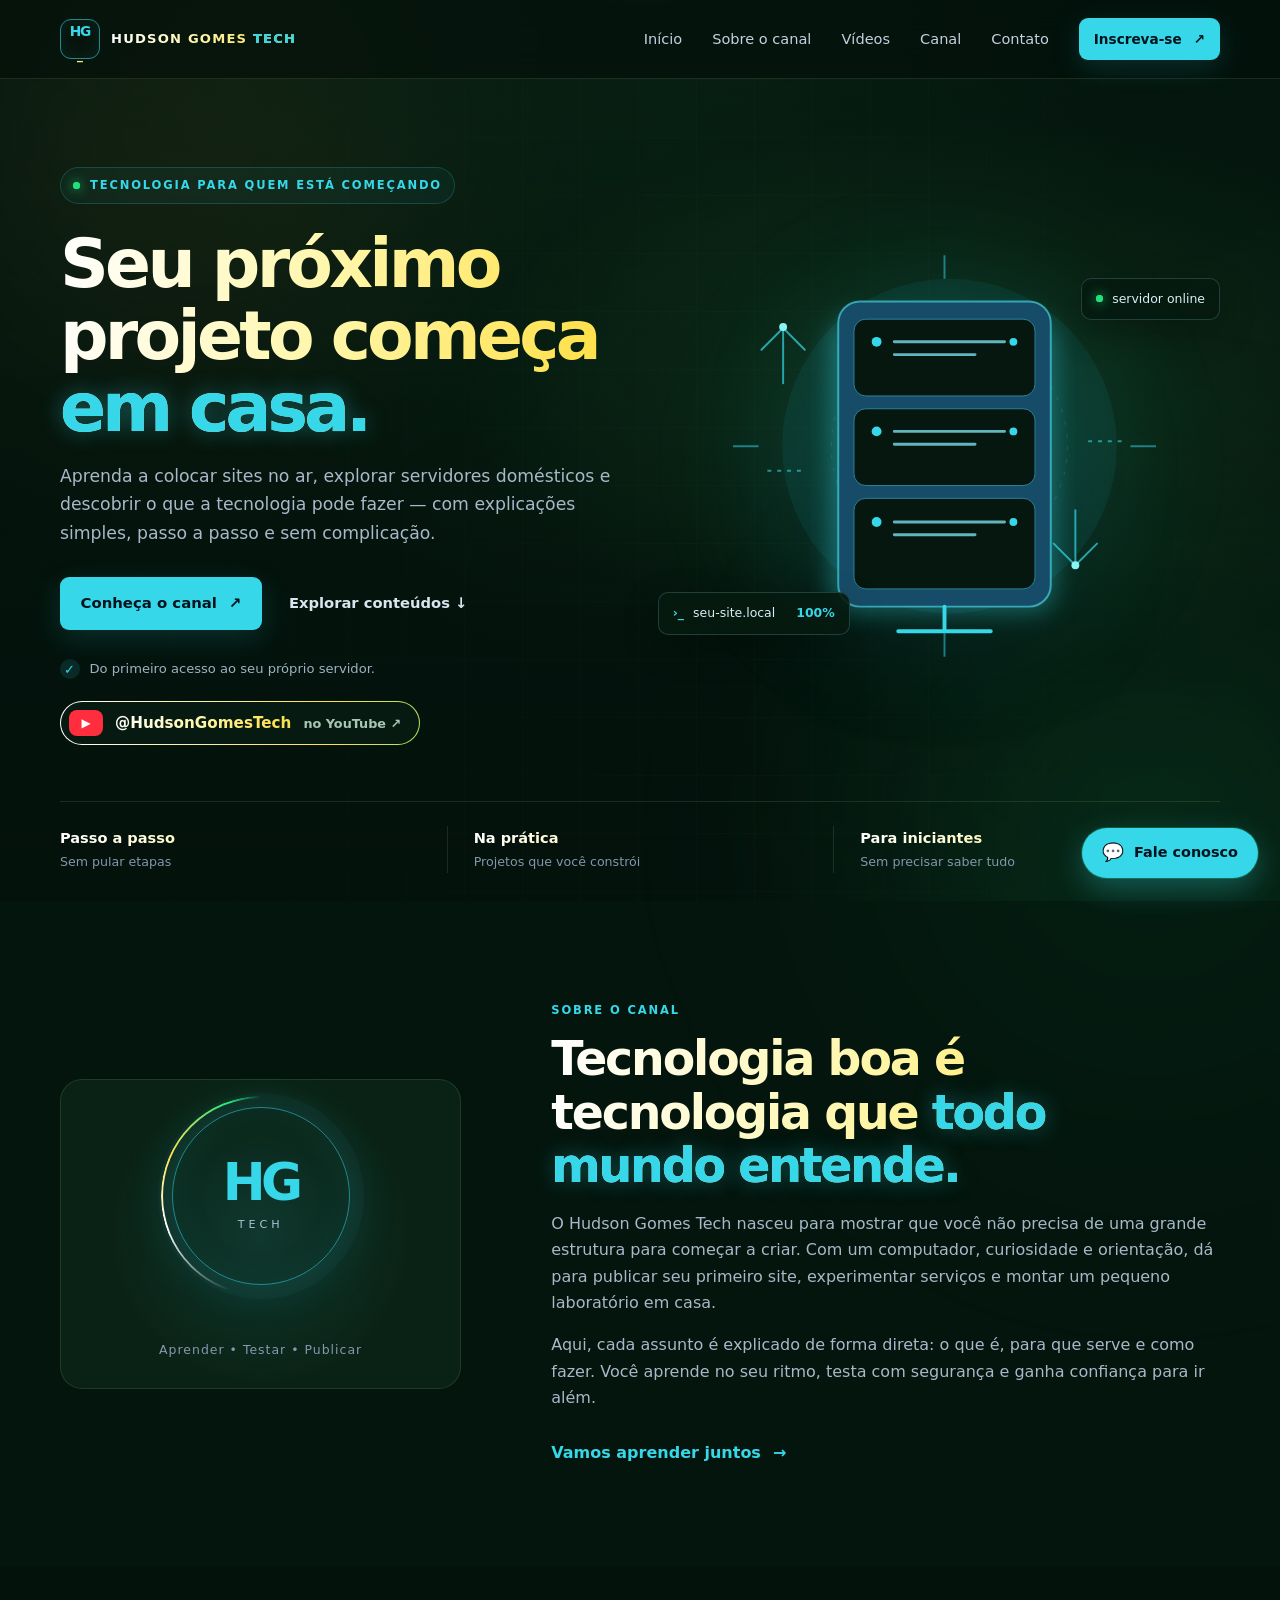
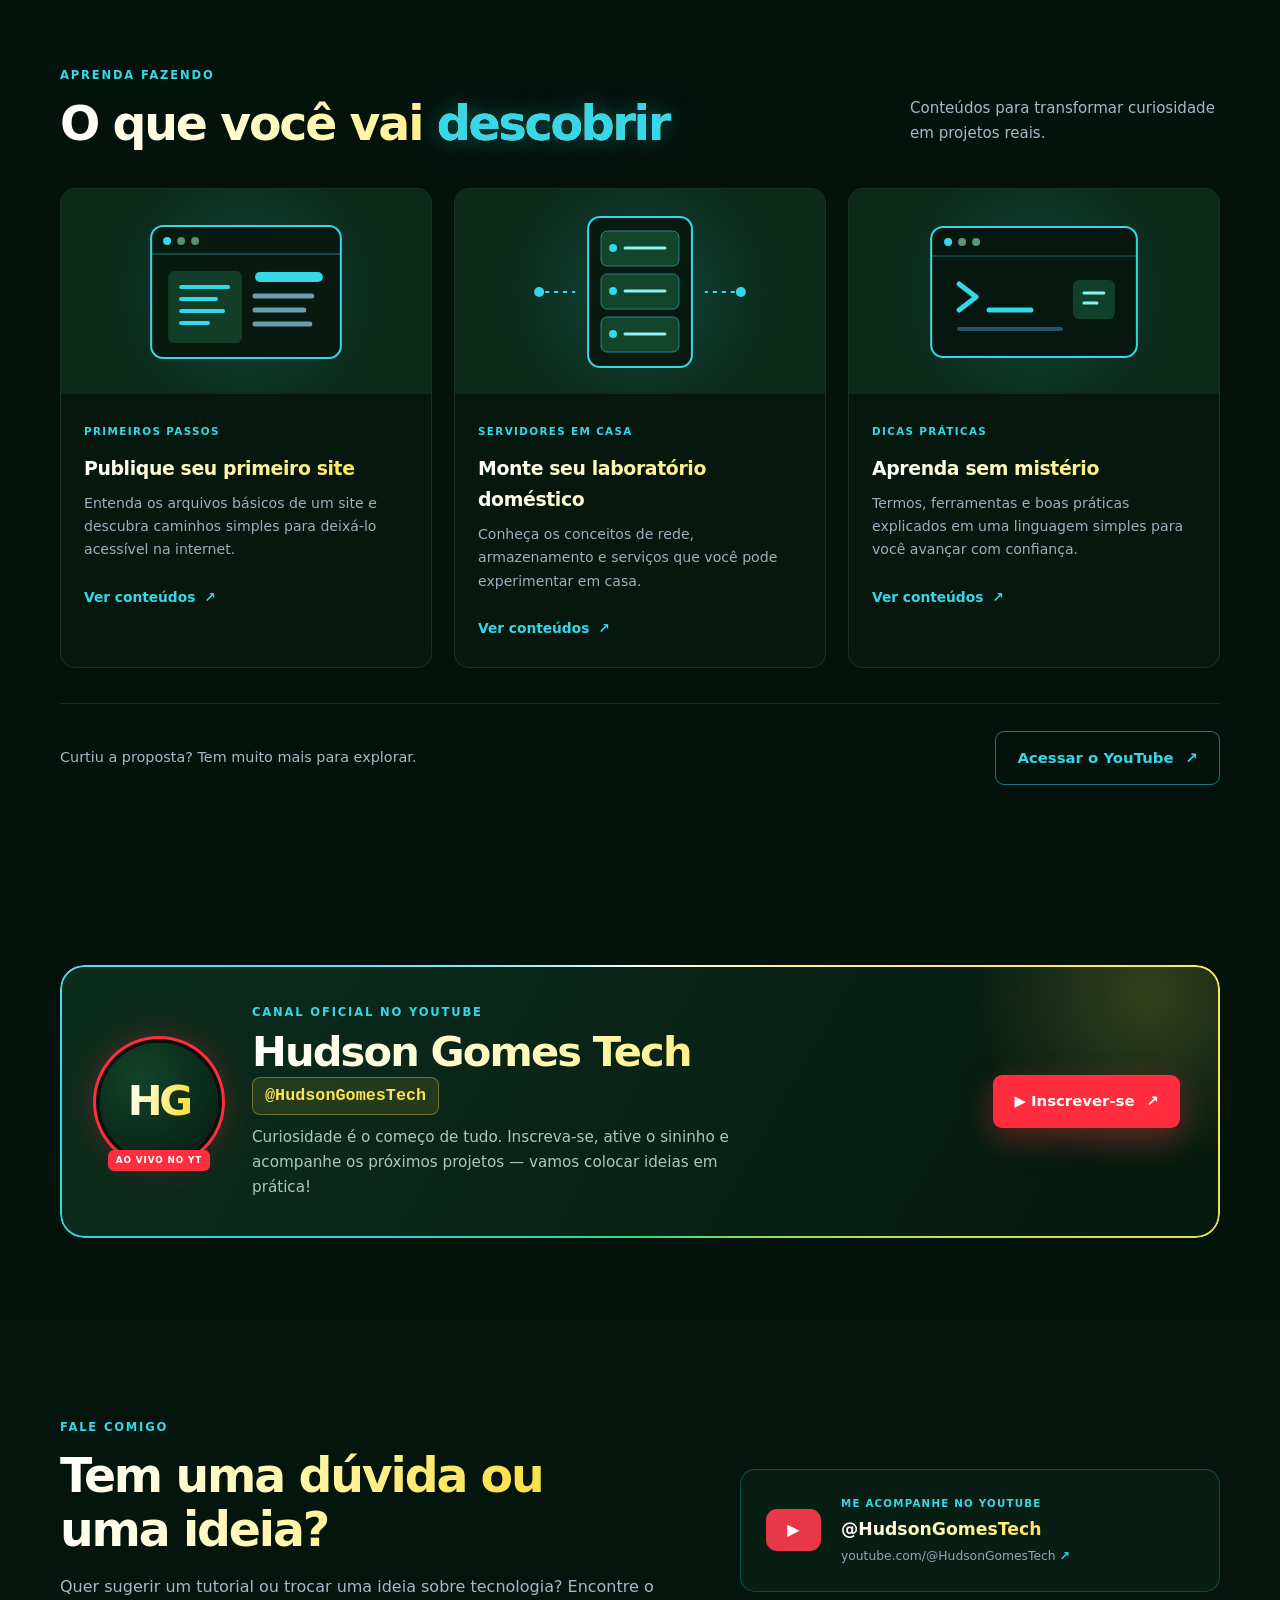
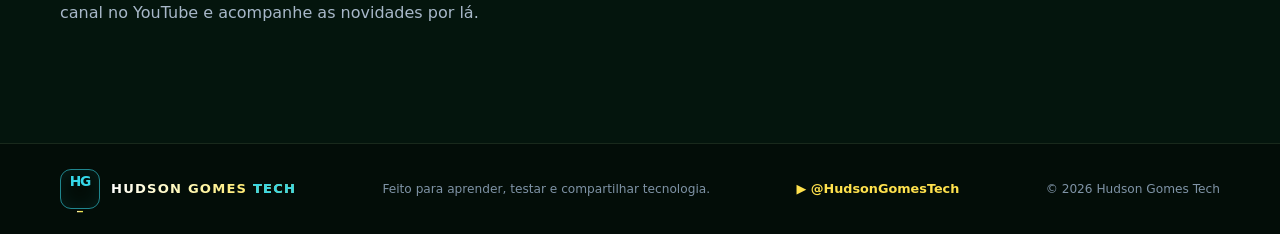
==== commit f922ad19: "Adiciona chat de contato com envio por e-mail via Cloudflare - Botão flutuante "Fale conosco" abre u" ====
--- a/index.html
+++ b/index.html
@@ -134,5 +134,34 @@
       <span class="copyright">© <span id="ano">2026</span> Hudson Gomes Tech</span>
     </div>
   </footer>
+
+  <!-- Chat de contato: botão flutuante + caixa com formulário (enviado para /api/contato) -->
+  <div class="chat-contato">
+    <button class="chat-botao" type="button" aria-expanded="false" aria-controls="chat-caixa" aria-label="Abrir chat de contato">
+      <span class="chat-botao-icone" aria-hidden="true">💬</span><span class="chat-botao-texto">Fale conosco</span>
+    </button>
+    <section id="chat-caixa" class="chat-caixa" role="dialog" aria-labelledby="chat-titulo" hidden>
+      <header class="chat-topo">
+        <div><span class="status" aria-hidden="true"></span> <strong id="chat-titulo">Mande uma mensagem</strong></div>
+        <button class="chat-fechar" type="button" aria-label="Fechar chat">×</button>
+      </header>
+      <form class="chat-form" novalidate>
+        <p class="chat-intro">Deixe seu recado que respondemos por e-mail.</p>
+        <label>Nome<input type="text" name="nome" maxlength="80" autocomplete="name" required></label>
+        <label>E-mail<input type="email" name="email" maxlength="120" autocomplete="email" required></label>
+        <label>Mensagem<textarea name="mensagem" rows="4" minlength="5" maxlength="2000" required></textarea></label>
+        <div class="chat-armadilha" aria-hidden="true">
+          <label>Site<input type="text" name="site" tabindex="-1" autocomplete="off"></label>
+        </div>
+        <p class="chat-aviso" role="alert" hidden></p>
+        <button class="botao chat-enviar" type="submit">Enviar <span aria-hidden="true">↗</span></button>
+      </form>
+      <div class="chat-sucesso" hidden>
+        <span class="check" aria-hidden="true">✓</span>
+        <p><strong>Mensagem enviada!</strong><br>Obrigado pelo contato. Responderemos em breve.</p>
+        <button class="botao botao-contorno chat-nova" type="button">Enviar outra</button>
+      </div>
+    </section>
+  </div>
 </body>
 </html>
--- a/css/estilo.css
+++ b/css/estilo.css
@@ -311,3 +311,40 @@
 @media (prefers-reduced-motion: reduce) {
   body::before, body::after { animation: none; }
 }
+
+/* ==========================================================
+   CHAT DE CONTATO — botão flutuante e caixa de mensagem
+   ========================================================== */
+.chat-contato { position: fixed; right: 22px; bottom: 22px; z-index: 40; display: flex; flex-direction: column; align-items: flex-end; gap: 14px; }
+.chat-botao { display: inline-flex; align-items: center; gap: 10px; padding: 13px 20px; border: 0; border-radius: 40px; cursor: pointer; color: #03131e; background: var(--ciano); font: inherit; font-weight: 800; font-size: .9rem; box-shadow: 0 10px 30px rgba(53,215,232,.3), 0 0 0 1px rgba(34,224,122,.25); transition: transform .2s, background .2s; }
+.chat-botao:hover { transform: translateY(-2px); background: var(--ciano-claro); }
+.chat-botao:focus-visible, .chat-fechar:focus-visible, .chat-enviar:focus-visible { outline: 2px solid #ffe14d; outline-offset: 3px; }
+.chat-botao-icone { font-size: 1.1rem; line-height: 1; }
+.chat-botao[aria-expanded="true"] .chat-botao-texto::after { content: " ×"; }
+.chat-caixa { width: min(360px, calc(100vw - 32px)); max-height: calc(100vh - 120px); overflow-y: auto; border: 1px solid rgba(53,215,232,.3); border-radius: 18px; background: linear-gradient(160deg, rgba(13,48,32,.97), rgba(6,26,16,.98)); box-shadow: 0 24px 60px rgba(0,0,0,.45), 0 0 40px rgba(34,224,122,.08); animation: sobe-aparece .35s cubic-bezier(.2,.7,.2,1) both; }
+.chat-caixa[hidden] { display: none; }
+.chat-topo { display: flex; align-items: center; justify-content: space-between; gap: 12px; padding: 14px 16px 14px 18px; border-bottom: 1px solid var(--linha); }
+.chat-topo > div { display: flex; align-items: center; gap: 10px; font-size: .95rem; }
+.chat-topo .status { display: inline-block; }
+.chat-fechar { border: 0; background: transparent; color: var(--suave); font-size: 1.5rem; line-height: 1; cursor: pointer; padding: 2px 6px; border-radius: 6px; }
+.chat-fechar:hover { color: var(--ciano); }
+.chat-form, .chat-sucesso { display: flex; flex-direction: column; gap: 12px; padding: 16px 18px 18px; }
+.chat-intro { margin: 0; color: var(--suave); font-size: .85rem; }
+.chat-form label { display: flex; flex-direction: column; gap: 5px; color: #c4d1df; font-size: .78rem; font-weight: 700; letter-spacing: .03em; }
+.chat-form input, .chat-form textarea { width: 100%; padding: 10px 12px; border: 1px solid rgba(53,215,232,.22); border-radius: 9px; background: rgba(4,18,12,.75); color: var(--texto); font: inherit; font-size: .9rem; font-weight: 400; letter-spacing: normal; resize: vertical; transition: border-color .2s, box-shadow .2s; }
+.chat-form input:focus, .chat-form textarea:focus { outline: none; border-color: var(--ciano); box-shadow: 0 0 0 3px rgba(53,215,232,.15); }
+.chat-armadilha { position: absolute; left: -9999px; width: 1px; height: 1px; overflow: hidden; }
+.chat-aviso { margin: 0; padding: 9px 12px; border: 1px solid rgba(255,225,77,.4); border-radius: 9px; background: rgba(255,225,77,.08); color: #ffe14d; font-size: .82rem; }
+.chat-aviso[hidden] { display: none; }
+.chat-enviar { border: 0; cursor: pointer; font: inherit; font-weight: 800; }
+.chat-enviar:disabled { opacity: .65; cursor: wait; transform: none; }
+.chat-sucesso { align-items: center; text-align: center; }
+.chat-sucesso[hidden] { display: none; }
+.chat-sucesso .check { width: 44px; height: 44px; font-size: 1.3rem; }
+.chat-sucesso p { margin: 0; color: var(--suave); font-size: .9rem; }
+.chat-nova { border-width: 1px; border-style: solid; cursor: pointer; font: inherit; font-weight: 800; }
+@media (max-width: 720px) {
+  .chat-contato { right: 16px; bottom: 16px; }
+  .chat-botao-texto { display: none; }
+  .chat-botao { padding: 14px; }
+}
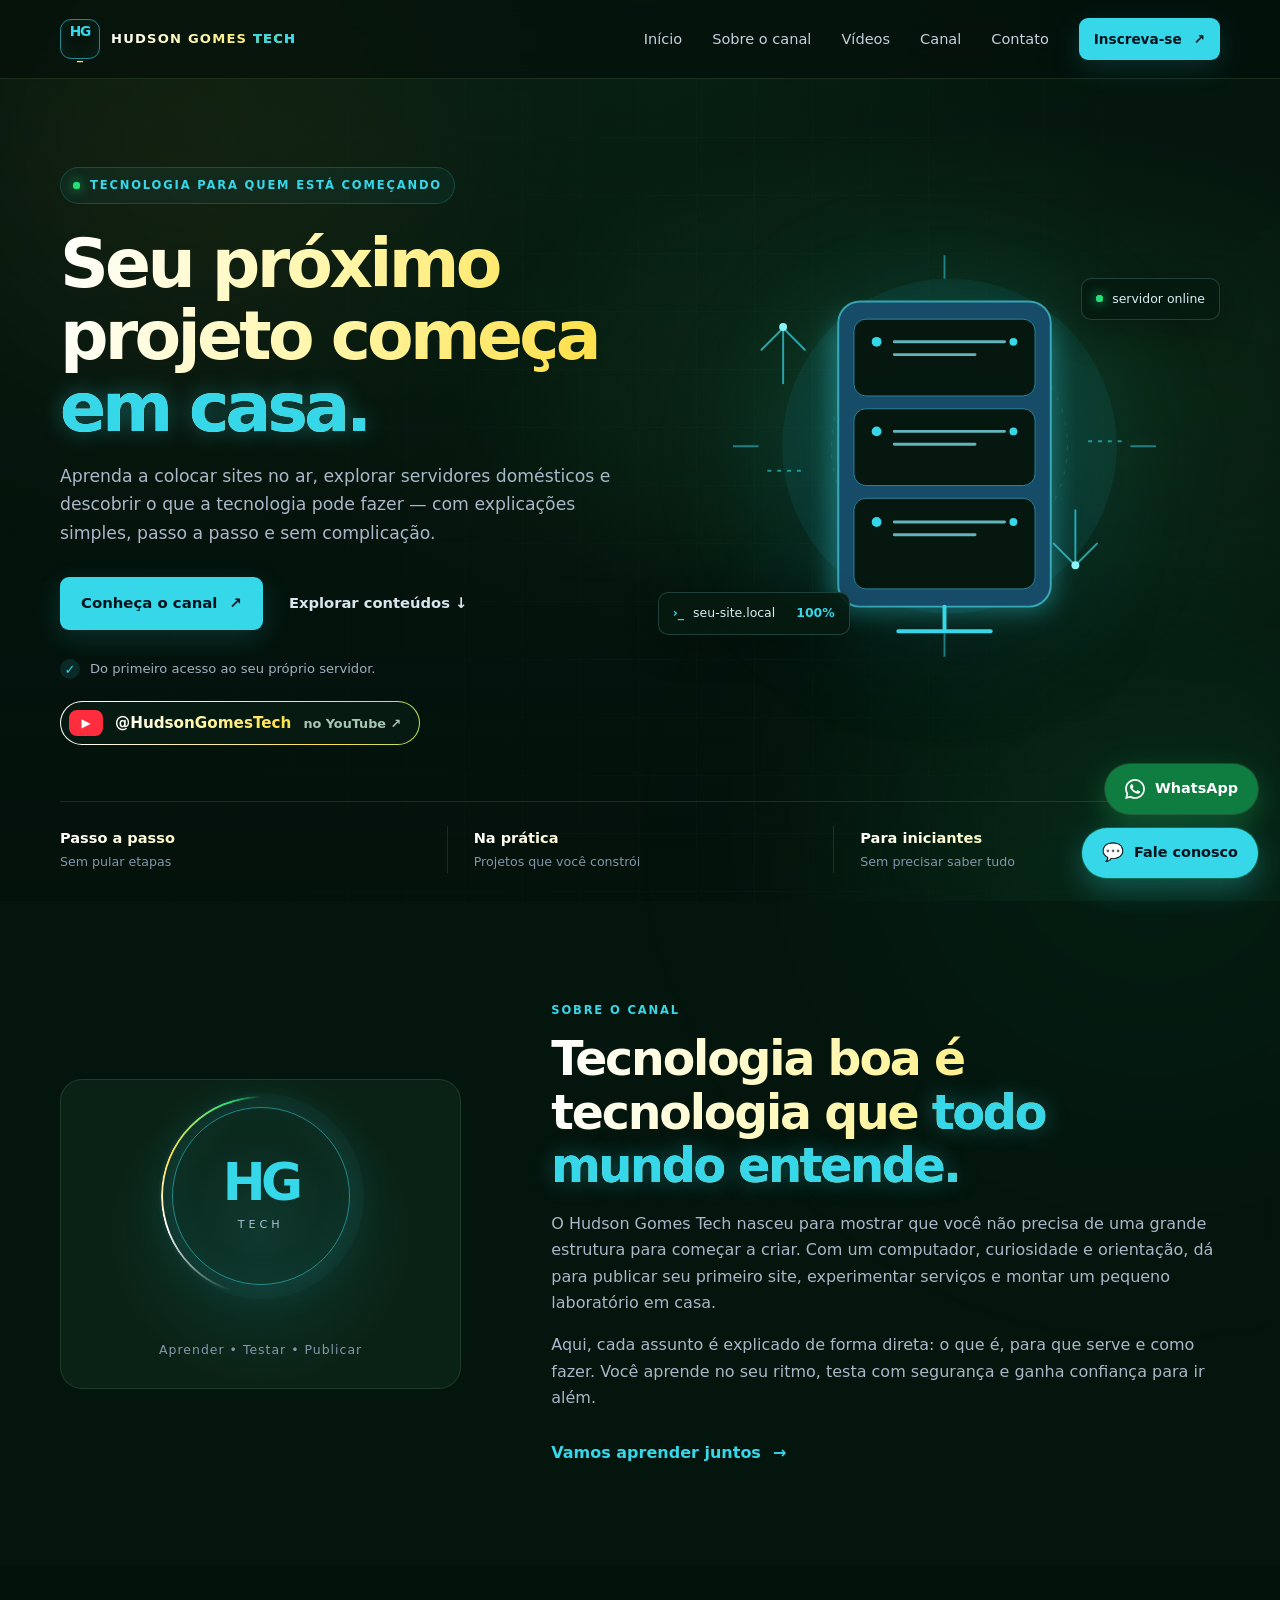
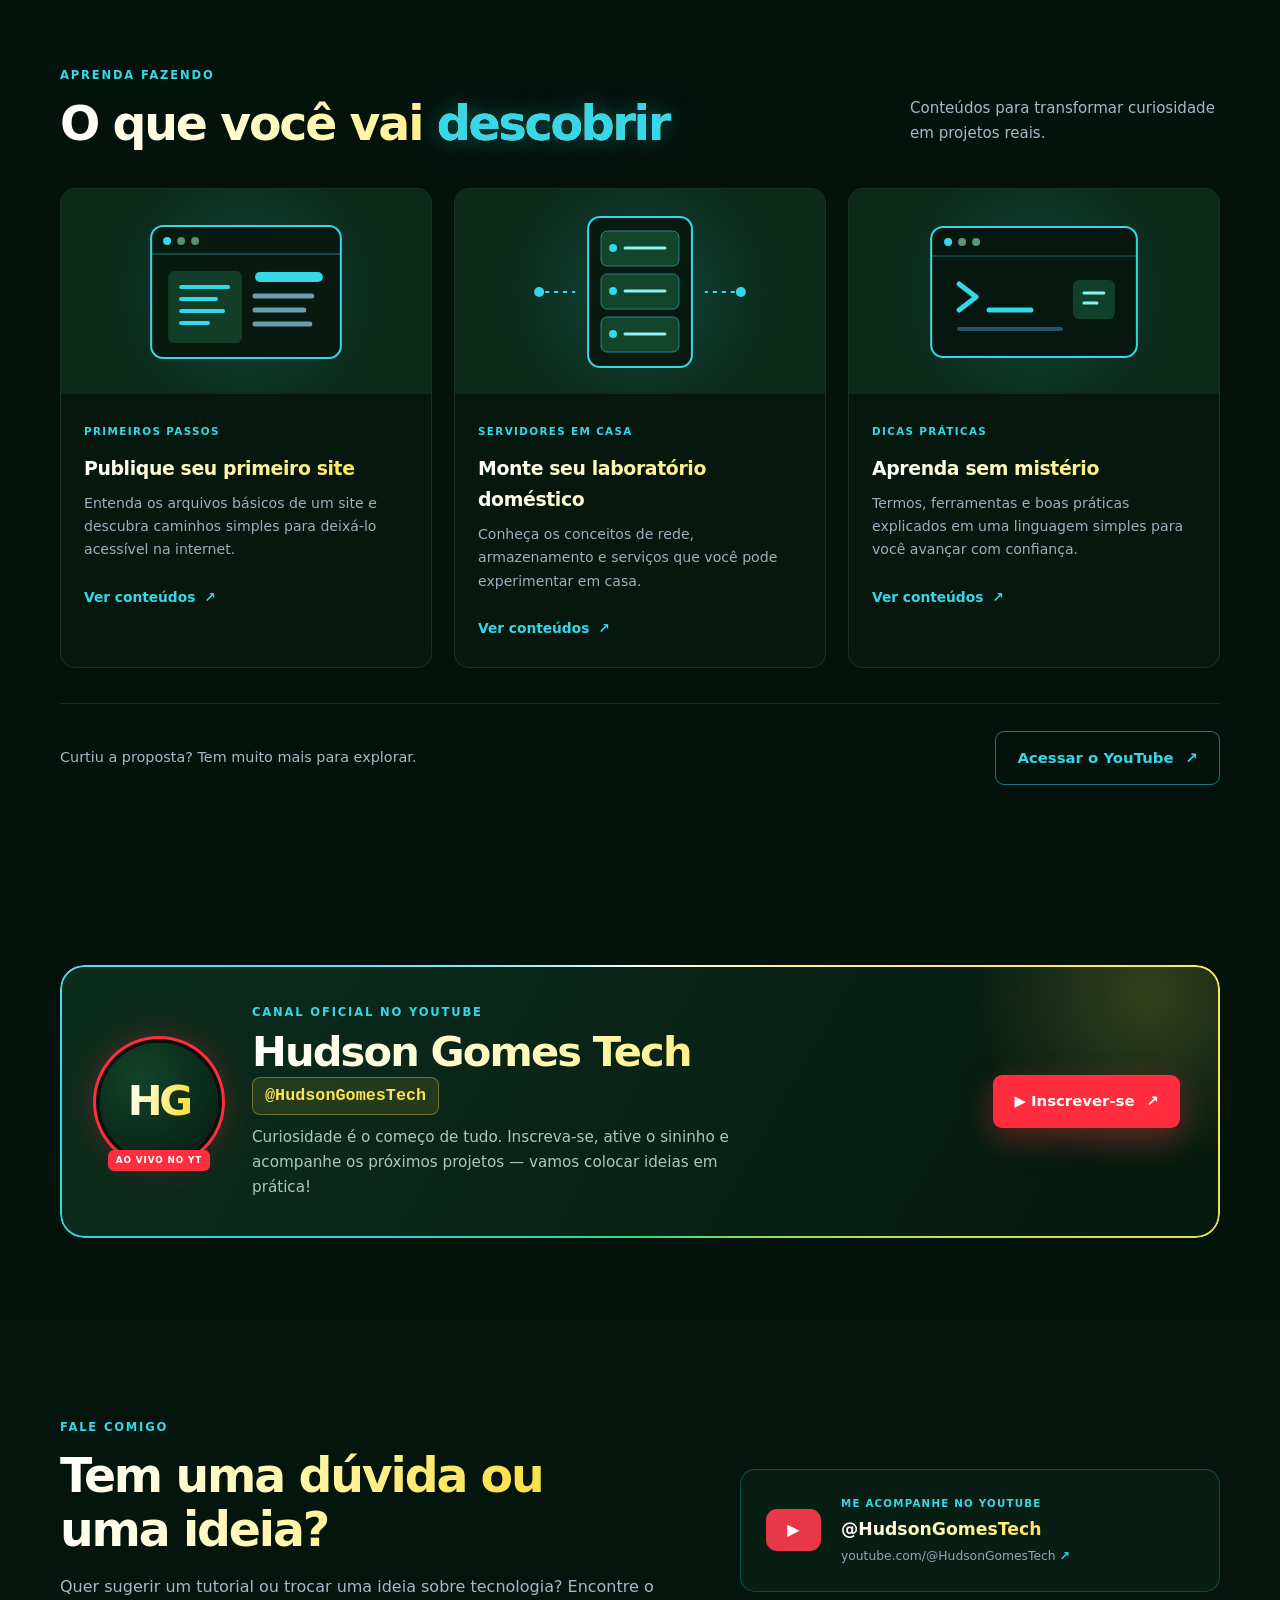
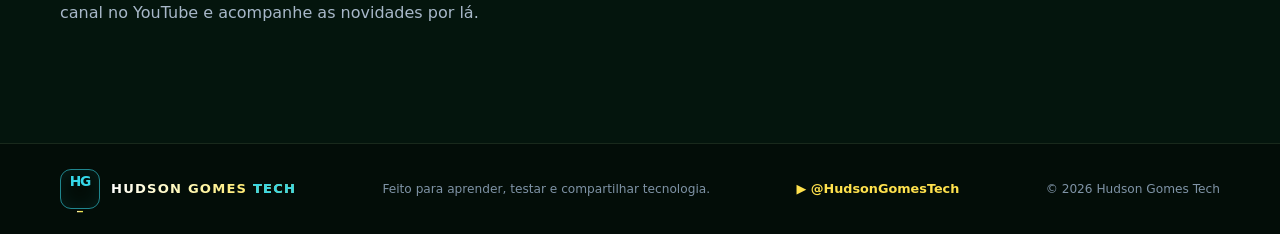
==== commit 356c87c4: "Adiciona botão flutuante do WhatsApp Botão verde acima do "Fale conosco", no canto inferior direito," ====
--- a/index.html
+++ b/index.html
@@ -135,8 +135,12 @@
     </div>
   </footer>
 
-  <!-- Chat de contato: botão flutuante + caixa com formulário (enviado para /api/contato) -->
+  <!-- Botão do WhatsApp + chat de contato: botões flutuantes + caixa com formulário (enviado para /api/contato) -->
   <div class="chat-contato">
+    <a class="whatsapp-botao" href="https://wa.me/5516992267482?text=Ol%C3%A1!%20Vim%20pelo%20site." target="_blank" rel="noopener noreferrer" aria-label="Conversar pelo WhatsApp (abre em nova aba)">
+      <svg class="whatsapp-icone" viewBox="0 0 24 24" width="20" height="20" aria-hidden="true" focusable="false"><path fill="currentColor" d="M17.47 14.38c-.3-.15-1.75-.86-2.02-.96-.27-.1-.47-.15-.67.15-.2.3-.77.96-.94 1.16-.17.2-.35.22-.64.07-.3-.15-1.25-.46-2.38-1.47-.88-.79-1.47-1.76-1.65-2.06-.17-.3-.02-.46.13-.6.13-.13.3-.35.45-.52.15-.17.2-.3.3-.5.1-.2.05-.37-.03-.52-.07-.15-.67-1.61-.92-2.2-.24-.58-.49-.5-.67-.51h-.57c-.2 0-.52.07-.79.37-.27.3-1.04 1.02-1.04 2.48s1.07 2.88 1.21 3.08c.15.2 2.1 3.2 5.08 4.49.71.31 1.26.49 1.69.63.71.23 1.36.2 1.87.12.57-.09 1.75-.72 2-1.41.25-.69.25-1.29.17-1.41-.07-.12-.27-.2-.57-.35zM12.04 21.8h-.01a9.8 9.8 0 0 1-5-1.37l-.36-.21-3.72.98 1-3.63-.24-.37a9.8 9.8 0 0 1-1.5-5.22c0-5.42 4.41-9.83 9.84-9.83a9.77 9.77 0 0 1 6.95 2.88 9.77 9.77 0 0 1 2.88 6.96c0 5.42-4.42 9.83-9.84 9.83zm8.37-18.2A11.75 11.75 0 0 0 12.04.13C5.5.13.18 5.45.18 11.99c0 2.09.55 4.13 1.59 5.93L.08 24l6.23-1.63a11.84 11.84 0 0 0 5.72 1.46h.01c6.54 0 11.86-5.32 11.86-11.86 0-3.17-1.23-6.15-3.47-8.39z"/></svg>
+      <span class="whatsapp-texto">WhatsApp</span>
+    </a>
     <button class="chat-botao" type="button" aria-expanded="false" aria-controls="chat-caixa" aria-label="Abrir chat de contato">
       <span class="chat-botao-icone" aria-hidden="true">💬</span><span class="chat-botao-texto">Fale conosco</span>
     </button>
--- a/css/estilo.css
+++ b/css/estilo.css
@@ -319,6 +319,10 @@
 .chat-botao { display: inline-flex; align-items: center; gap: 10px; padding: 13px 20px; border: 0; border-radius: 40px; cursor: pointer; color: #03131e; background: var(--ciano); font: inherit; font-weight: 800; font-size: .9rem; box-shadow: 0 10px 30px rgba(53,215,232,.3), 0 0 0 1px rgba(34,224,122,.25); transition: transform .2s, background .2s; }
 .chat-botao:hover { transform: translateY(-2px); background: var(--ciano-claro); }
 .chat-botao:focus-visible, .chat-fechar:focus-visible, .chat-enviar:focus-visible { outline: 2px solid #ffe14d; outline-offset: 3px; }
+.whatsapp-botao { display: inline-flex; align-items: center; gap: 10px; padding: 13px 20px; border-radius: 40px; color: #fff; background: #0f7d40; font-weight: 800; font-size: .9rem; box-shadow: 0 10px 30px rgba(37,211,102,.3), 0 0 0 1px rgba(255,255,255,.12); transition: transform .2s, background .2s; }
+.whatsapp-botao:hover { transform: translateY(-2px); background: #0b6a36; }
+.whatsapp-botao:focus-visible { outline: 2px solid #ffe14d; outline-offset: 3px; }
+.whatsapp-icone { flex: none; }
 .chat-botao-icone { font-size: 1.1rem; line-height: 1; }
 .chat-botao[aria-expanded="true"] .chat-botao-texto::after { content: " ×"; }
 .chat-caixa { width: min(360px, calc(100vw - 32px)); max-height: calc(100vh - 120px); overflow-y: auto; border: 1px solid rgba(53,215,232,.3); border-radius: 18px; background: linear-gradient(160deg, rgba(13,48,32,.97), rgba(6,26,16,.98)); box-shadow: 0 24px 60px rgba(0,0,0,.45), 0 0 40px rgba(34,224,122,.08); animation: sobe-aparece .35s cubic-bezier(.2,.7,.2,1) both; }
@@ -345,6 +349,6 @@
 .chat-nova { border-width: 1px; border-style: solid; cursor: pointer; font: inherit; font-weight: 800; }
 @media (max-width: 720px) {
   .chat-contato { right: 16px; bottom: 16px; }
-  .chat-botao-texto { display: none; }
-  .chat-botao { padding: 14px; }
-}
+  .chat-botao-texto, .whatsapp-texto { display: none; }
+  .chat-botao, .whatsapp-botao { padding: 14px; }
+}
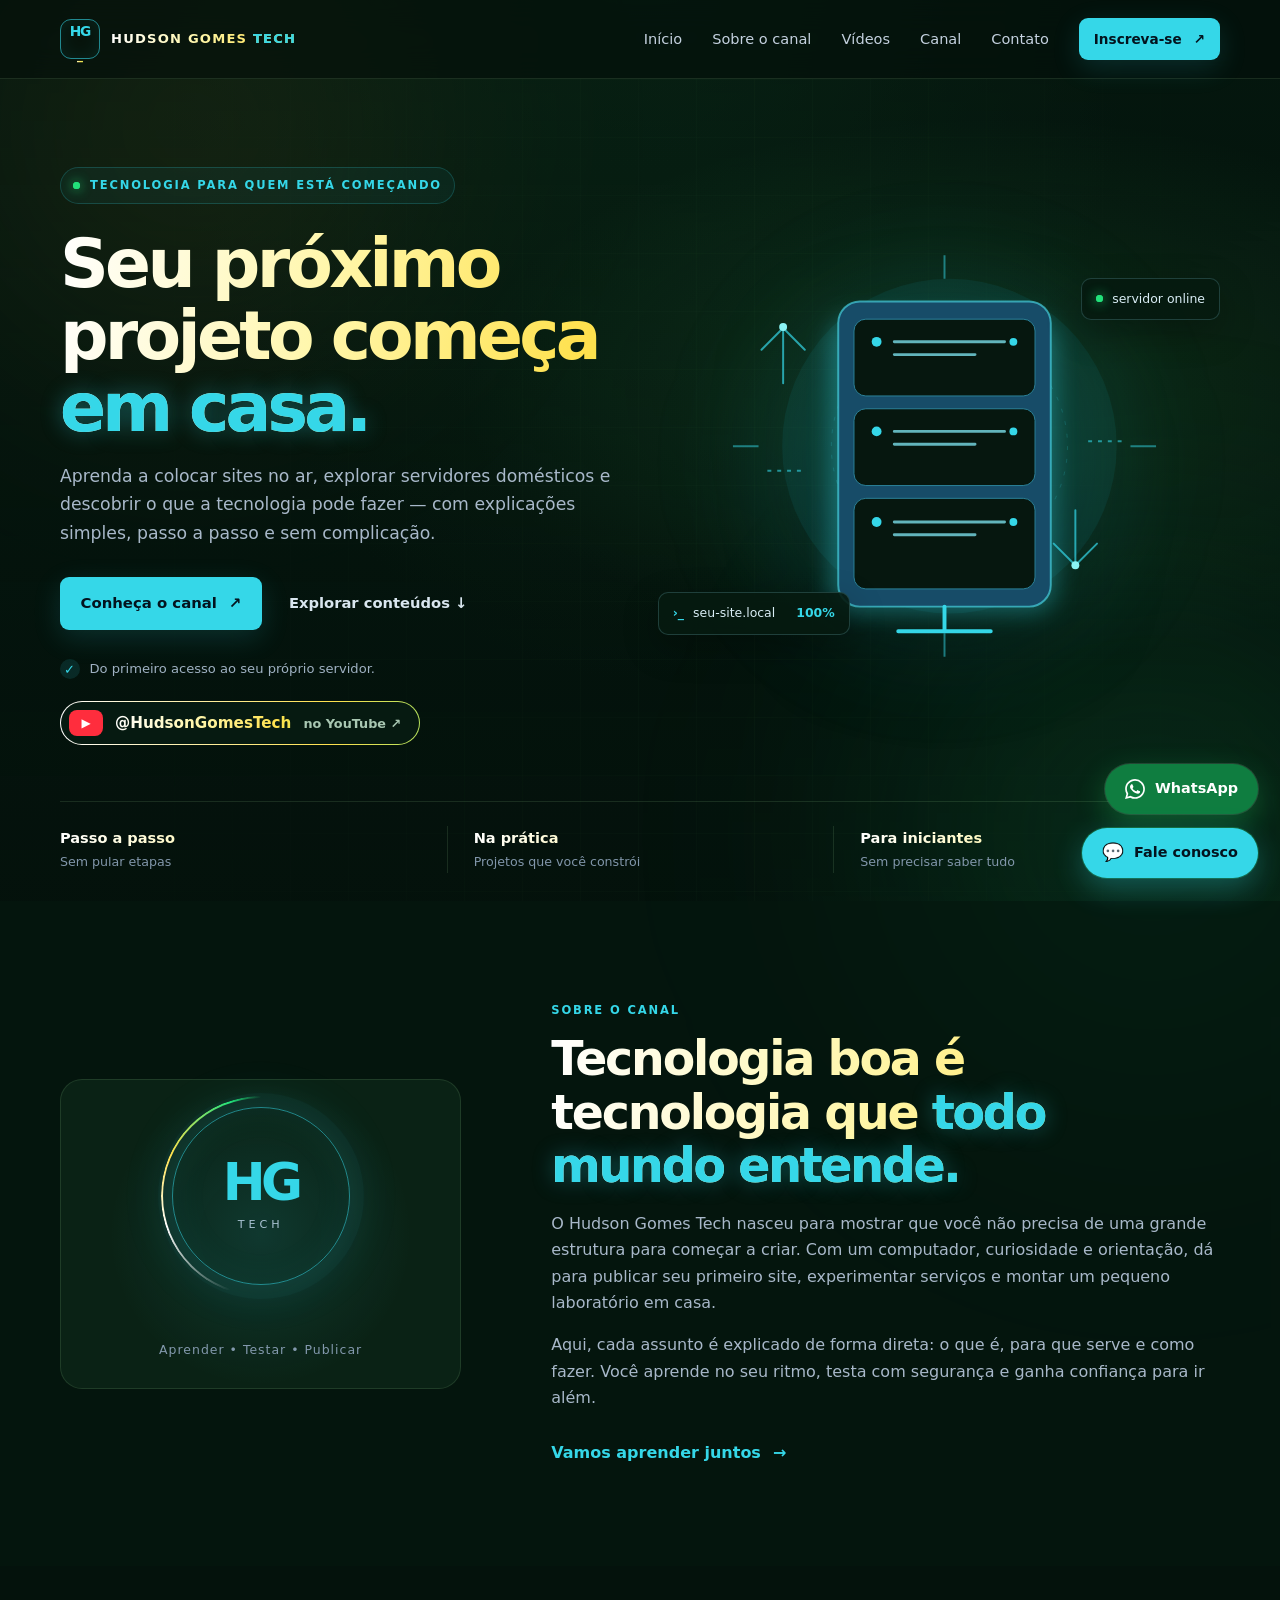
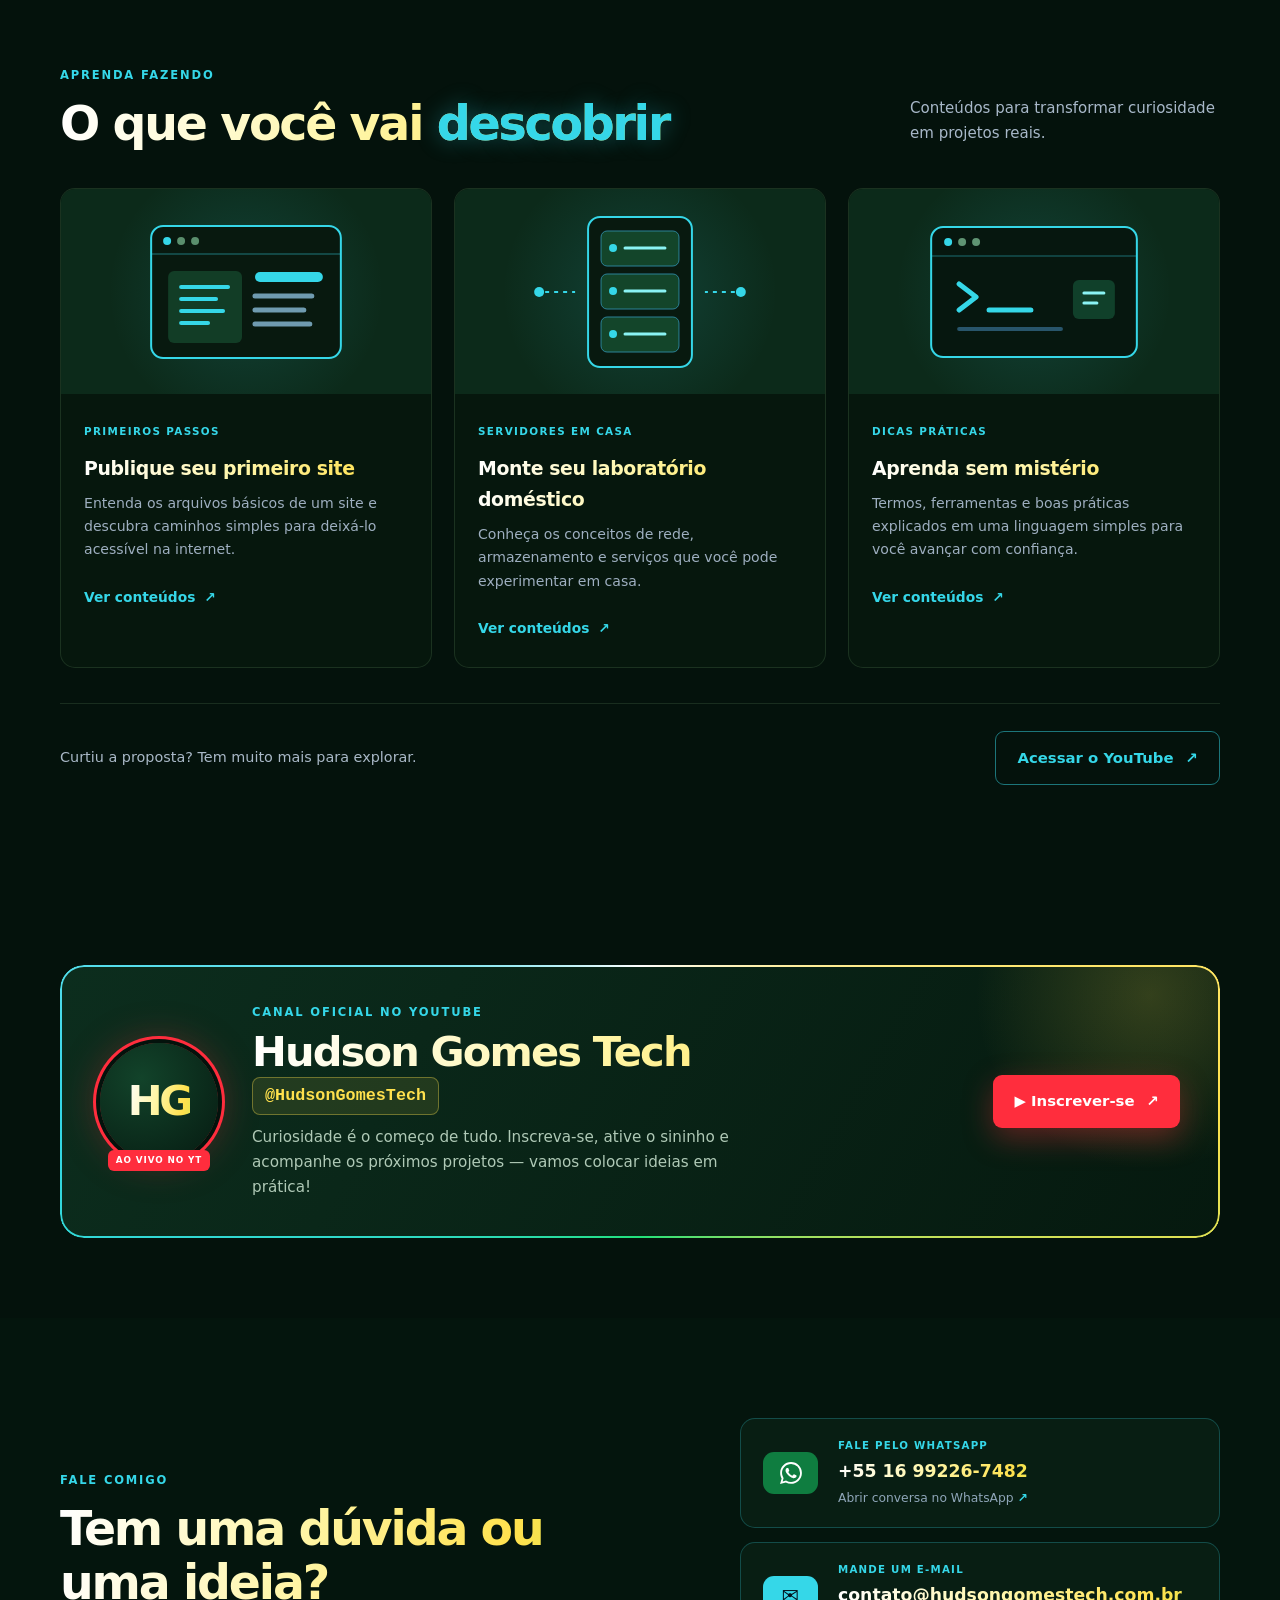
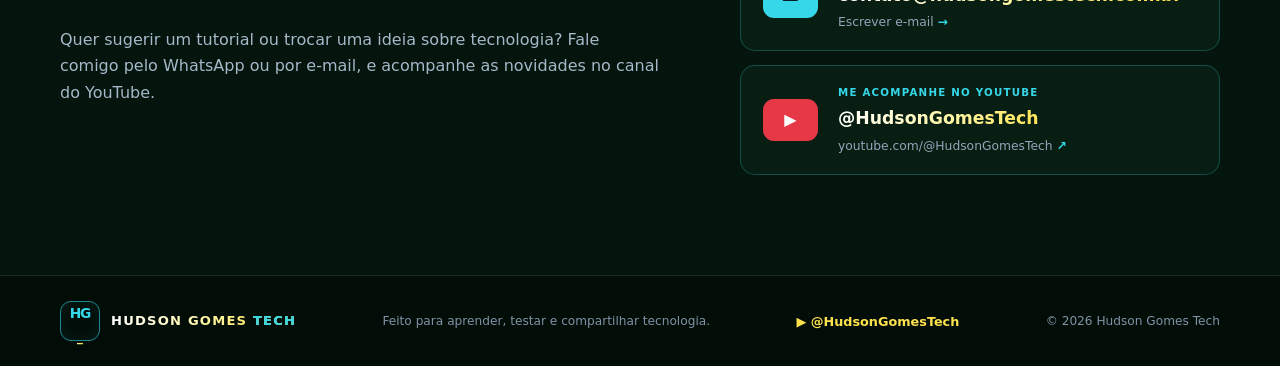
==== commit 1acb7be8: "Seção Contato: adiciona WhatsApp e e-mail ao lado do YouTube A seção "Fale comigo" agora lista três " ====
--- a/index.html
+++ b/index.html
@@ -118,10 +118,18 @@
 
     <section class="secao contato" id="contato">
       <div class="container contato-grid">
-        <div><div class="sobretitulo">FALE COMIGO</div><h2>Tem uma dúvida ou uma ideia?</h2><p>Quer sugerir um tutorial ou trocar uma ideia sobre tecnologia? Encontre o canal no YouTube e acompanhe as novidades por lá.</p></div>
-        <a class="youtube-link" href="https://www.youtube.com/@HudsonGomesTech" target="_blank" rel="noopener noreferrer">
-          <span class="youtube-icone" aria-hidden="true">▶</span><span><small>ME ACOMPANHE NO YOUTUBE</small><strong>@HudsonGomesTech</strong><em>youtube.com/@HudsonGomesTech <b>↗</b></em></span>
-        </a>
+        <div><div class="sobretitulo">FALE COMIGO</div><h2>Tem uma dúvida ou uma ideia?</h2><p>Quer sugerir um tutorial ou trocar uma ideia sobre tecnologia? Fale comigo pelo WhatsApp ou por e-mail, e acompanhe as novidades no canal do YouTube.</p></div>
+        <div class="contato-canais">
+          <a class="contato-link" href="https://wa.me/5516992267482?text=Ol%C3%A1!%20Vim%20pelo%20site." target="_blank" rel="noopener noreferrer">
+            <span class="contato-icone contato-icone-whatsapp" aria-hidden="true"><svg viewBox="0 0 24 24" width="22" height="22" aria-hidden="true" focusable="false"><path fill="currentColor" d="M17.47 14.38c-.3-.15-1.75-.86-2.02-.96-.27-.1-.47-.15-.67.15-.2.3-.77.96-.94 1.16-.17.2-.35.22-.64.07-.3-.15-1.25-.46-2.38-1.47-.88-.79-1.47-1.76-1.65-2.06-.17-.3-.02-.46.13-.6.13-.13.3-.35.45-.52.15-.17.2-.3.3-.5.1-.2.05-.37-.03-.52-.07-.15-.67-1.61-.92-2.2-.24-.58-.49-.5-.67-.51h-.57c-.2 0-.52.07-.79.37-.27.3-1.04 1.02-1.04 2.48s1.07 2.88 1.21 3.08c.15.2 2.1 3.2 5.08 4.49.71.31 1.26.49 1.69.63.71.23 1.36.2 1.87.12.57-.09 1.75-.72 2-1.41.25-.69.25-1.29.17-1.41-.07-.12-.27-.2-.57-.35zM12.04 21.8h-.01a9.8 9.8 0 0 1-5-1.37l-.36-.21-3.72.98 1-3.63-.24-.37a9.8 9.8 0 0 1-1.5-5.22c0-5.42 4.41-9.83 9.84-9.83a9.77 9.77 0 0 1 6.95 2.88 9.77 9.77 0 0 1 2.88 6.96c0 5.42-4.42 9.83-9.84 9.83zm8.37-18.2A11.75 11.75 0 0 0 12.04.13C5.5.13.18 5.45.18 11.99c0 2.09.55 4.13 1.59 5.93L.08 24l6.23-1.63a11.84 11.84 0 0 0 5.72 1.46h.01c6.54 0 11.86-5.32 11.86-11.86 0-3.17-1.23-6.15-3.47-8.39z"/></svg></span><span><small>FALE PELO WHATSAPP</small><strong>+55 16 99226-7482</strong><em>Abrir conversa no WhatsApp <b>↗</b></em></span>
+          </a>
+          <a class="contato-link" href="mailto:contato@hudsongomestech.com.br">
+            <span class="contato-icone contato-icone-email" aria-hidden="true">✉</span><span><small>MANDE UM E-MAIL</small><strong>contato@hudsongomestech.com.br</strong><em>Escrever e-mail <b>→</b></em></span>
+          </a>
+          <a class="youtube-link" href="https://www.youtube.com/@HudsonGomesTech" target="_blank" rel="noopener noreferrer">
+            <span class="youtube-icone" aria-hidden="true">▶</span><span><small>ME ACOMPANHE NO YOUTUBE</small><strong>@HudsonGomesTech</strong><em>youtube.com/@HudsonGomesTech <b>↗</b></em></span>
+          </a>
+        </div>
       </div>
     </section>
   </main>
--- a/css/estilo.css
+++ b/css/estilo.css
@@ -96,14 +96,20 @@
 .contato { background: rgba(5,23,14,.72); }
 .contato-grid { display: grid; grid-template-columns: 1fr .8fr; align-items: center; gap: 80px; }
 .contato h2 { max-width: 490px; }
-.youtube-link { display: flex; align-items: center; gap: 20px; padding: 25px; border: 1px solid rgba(53,215,232,.25); border-radius: 15px; background: rgba(10,34,22,.85); transition: border-color .2s, transform .2s; }
-.youtube-link:hover { border-color: var(--ciano); transform: translateY(-3px); }
+.youtube-link, .contato-link { display: flex; align-items: center; gap: 20px; padding: 25px; border: 1px solid rgba(53,215,232,.25); border-radius: 15px; background: rgba(10,34,22,.85); transition: border-color .2s, transform .2s; }
+.youtube-link:hover, .contato-link:hover { border-color: var(--ciano); transform: translateY(-3px); }
 .youtube-icone { display: grid; place-items: center; width: 55px; height: 42px; border-radius: 11px; color: white; background: #e63846; }
-.youtube-link span:last-child { display: flex; flex-direction: column; }
-.youtube-link small { color: var(--ciano); font-size: .64rem; font-weight: 850; letter-spacing: .12em; }
-.youtube-link strong { margin: 3px 0; font-size: 1.08rem; }
-.youtube-link em { color: #8fa6b9; font-size: .77rem; font-style: normal; }
-.youtube-link em b { color: var(--ciano); }
+.youtube-link span:last-child, .contato-link span:last-child { display: flex; flex-direction: column; }
+.youtube-link small, .contato-link small { color: var(--ciano); font-size: .64rem; font-weight: 850; letter-spacing: .12em; }
+.youtube-link strong, .contato-link strong { margin: 3px 0; font-size: 1.08rem; }
+.youtube-link em, .contato-link em { color: #8fa6b9; font-size: .77rem; font-style: normal; }
+.youtube-link em b, .contato-link em b { color: var(--ciano); }
+.contato-canais { display: flex; flex-direction: column; gap: 14px; min-width: 0; }
+.contato-canais > a { padding: 18px 22px; }
+.contato-link strong { overflow-wrap: anywhere; }
+.contato-icone { flex: none; display: grid; place-items: center; width: 55px; height: 42px; border-radius: 11px; color: #fff; font-size: 1.3rem; }
+.contato-icone-whatsapp { background: #0f7d40; }
+.contato-icone-email { background: var(--ciano); color: #03131e; font-variant-emoji: text; }
 .rodape { padding: 25px 0; border-top: 1px solid var(--linha); background: #030d08; }
 .rodape-inner { display: flex; align-items: center; justify-content: space-between; gap: 20px; }
 .rodape p, .copyright { margin: 0; color: #7f93a6; font-size: .76rem; }
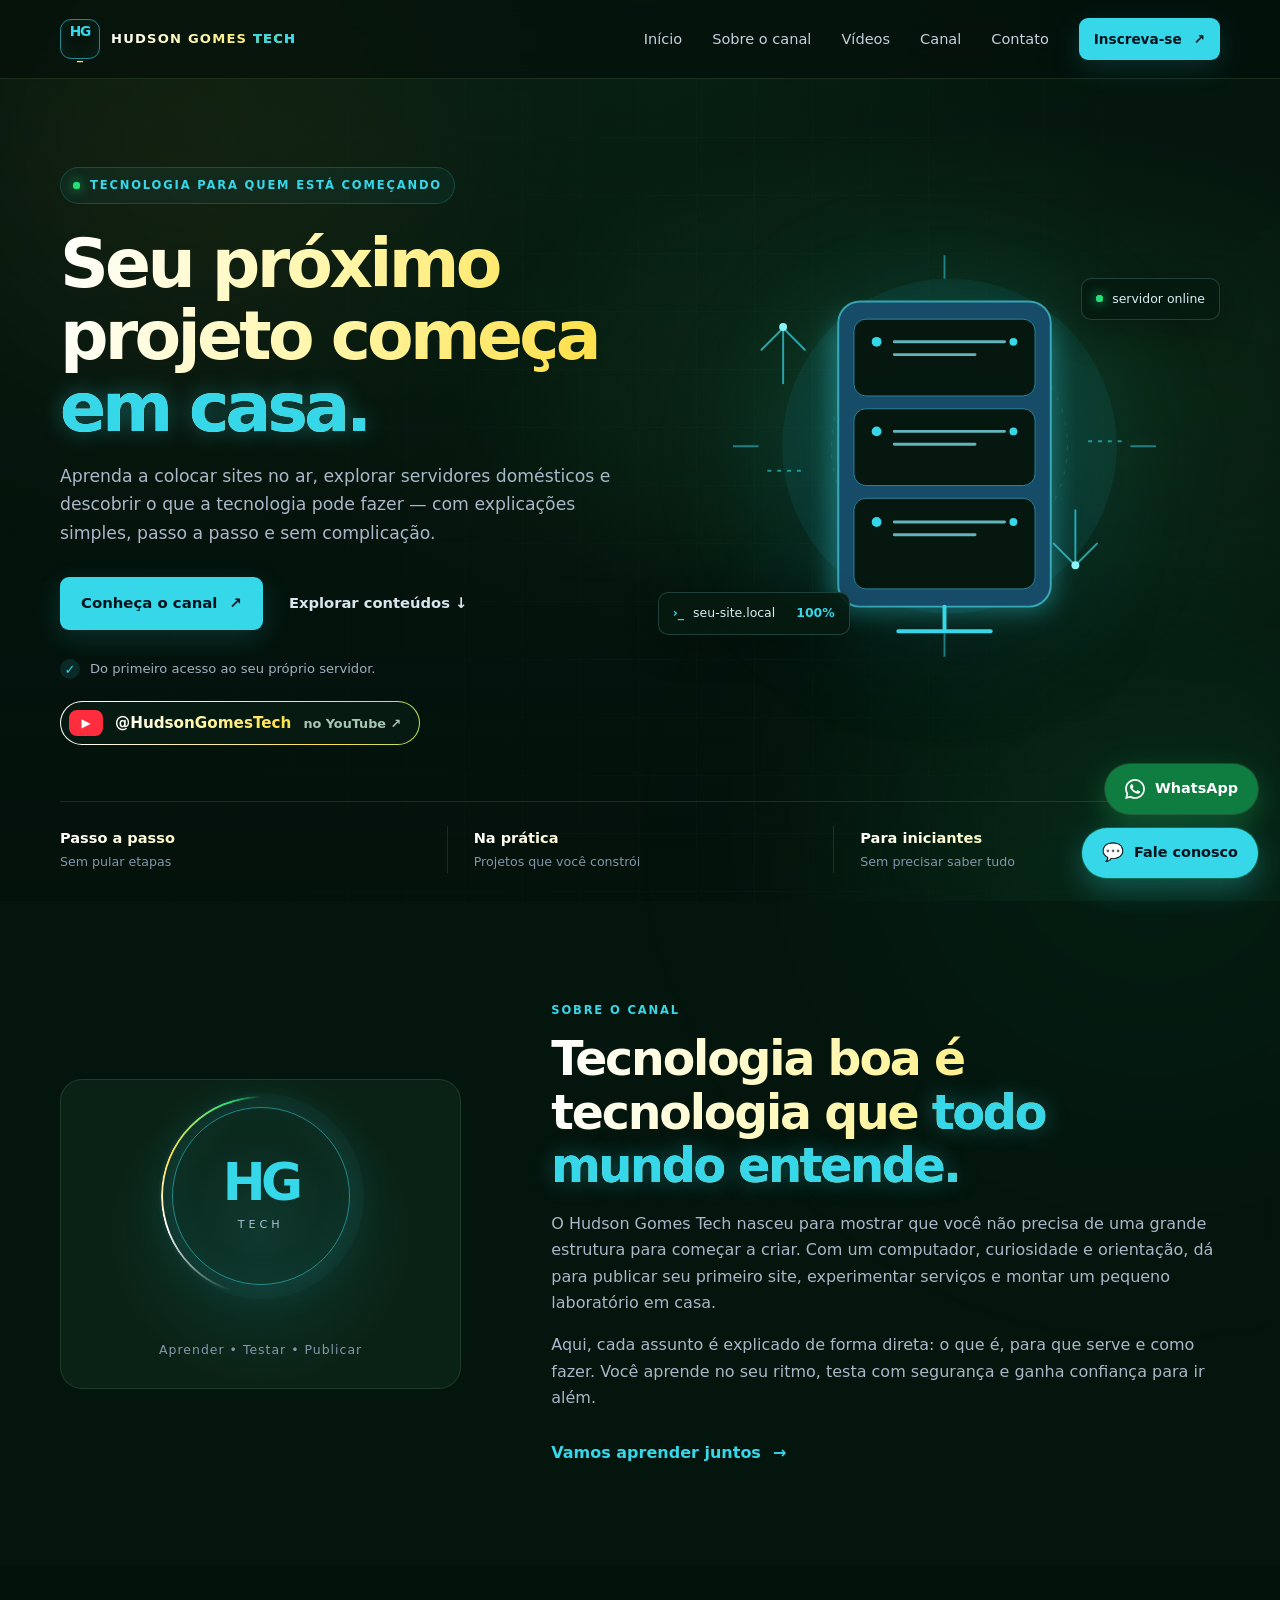
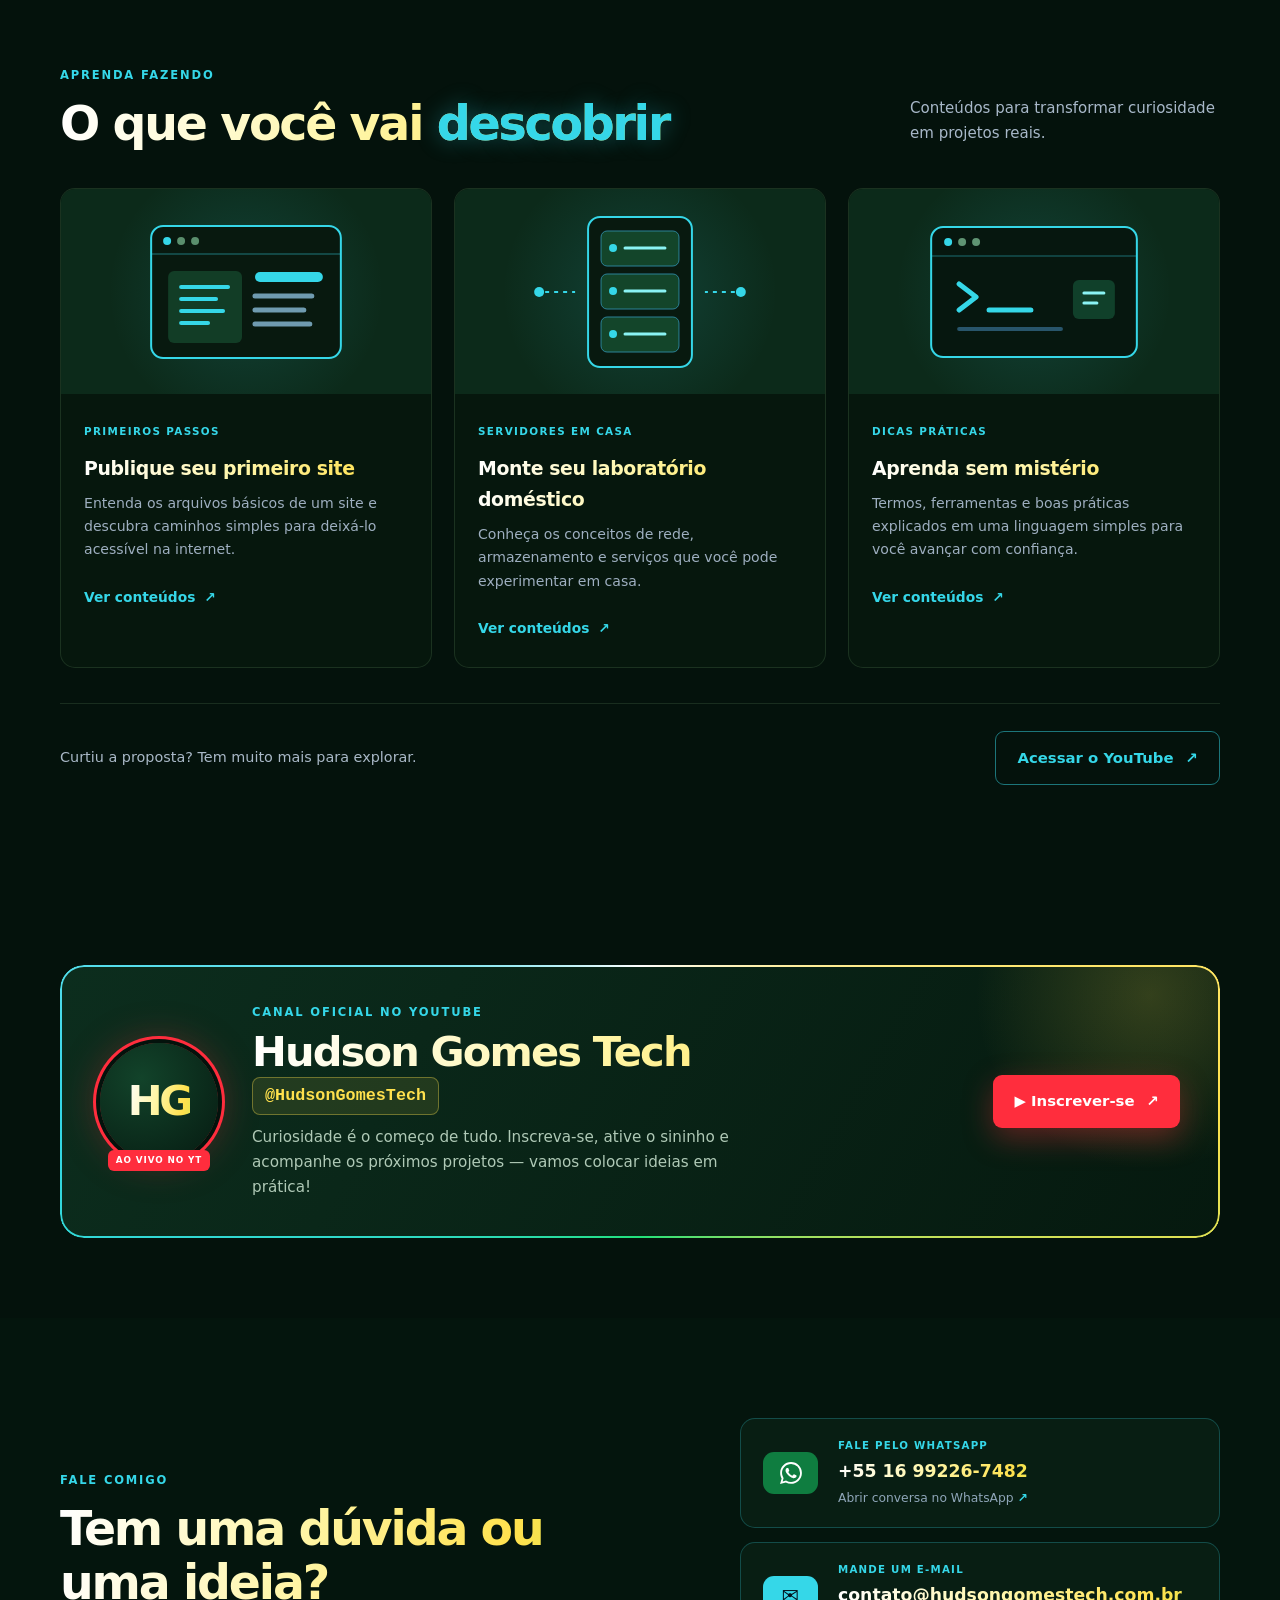
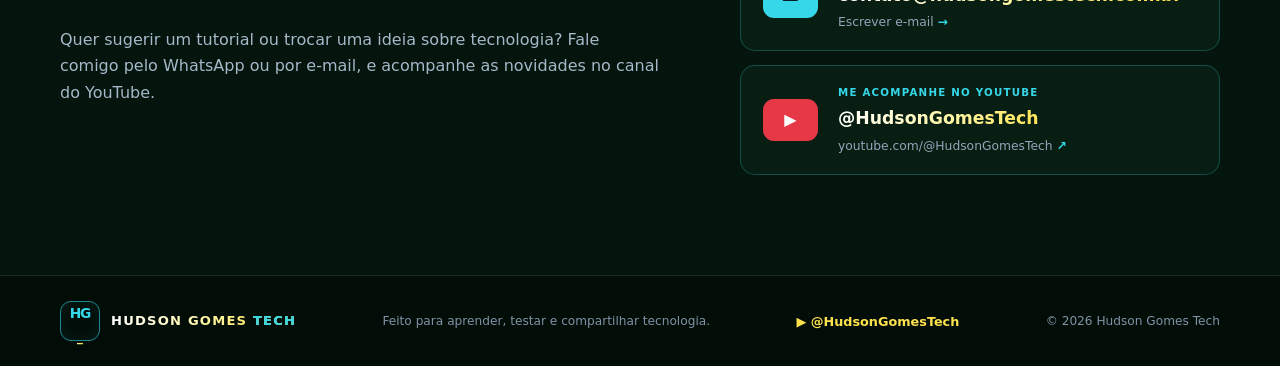
==== commit c23368a6: "Torna o site instalável como PWA (desktop e celular) - manifest.webmanifest com nome, cores e ícones" ====
--- a/index.html
+++ b/index.html
@@ -6,7 +6,13 @@
   <meta name="description" content="Aprenda a publicar sites e montar servidores em casa com tutoriais simples, diretos e feitos para iniciantes.">
   <meta name="theme-color" content="#04120c">
   <title>Hudson Gomes Tech | Tecnologia sem complicação</title>
-  <link rel="icon" type="image/svg+xml" href="img/favicon.svg">
+  <link rel="icon" type="image/svg+xml" href="/img/favicon.svg">
+  <link rel="manifest" href="/manifest.webmanifest">
+  <link rel="apple-touch-icon" href="/img/icons/apple-touch-icon.png">
+  <meta name="apple-mobile-web-app-capable" content="yes">
+  <meta name="mobile-web-app-capable" content="yes">
+  <meta name="apple-mobile-web-app-title" content="HG Tech">
+  <meta name="apple-mobile-web-app-status-bar-style" content="black-translucent">
   <link rel="stylesheet" href="css/estilo.css">
   <script src="js/script.js" defer></script>
 </head>
--- a/css/estilo.css
+++ b/css/estilo.css
@@ -118,6 +118,7 @@
 .erro-logo { margin: 0 auto 28px; width: 64px; height: 64px; font-size: 1.1rem; }
 .erro-conteudo h1 { font-size: clamp(2.5rem,7vw,4rem); }
 .erro-conteudo p { margin-bottom: 28px; color: var(--suave); }
+.erro-contato { margin-top: 32px; padding: 18px 22px; text-align: left; }
 
 @media (max-width: 900px) {
   .menu { gap: 17px; }
